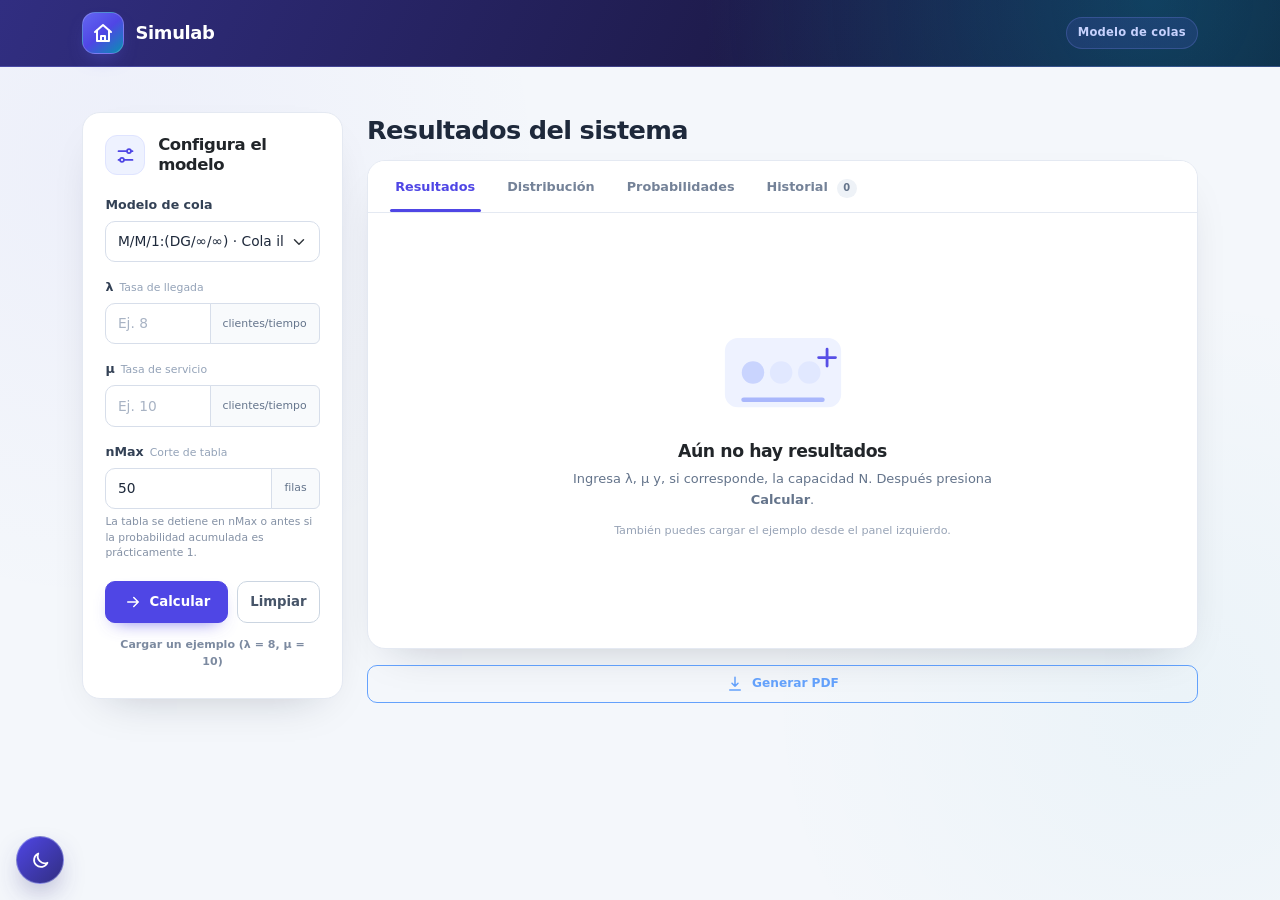
==== frontend/index.html @ 4923a352 "primer commit" ====
<!DOCTYPE html>
<html lang="es">
<head>
  <meta charset="UTF-8">
  <meta name="viewport" content="width=device-width, initial-scale=1">
  <meta name="description" content="Simulab: análisis analítico de modelos de líneas de espera M/M/1 con reportes PDF.">
  <meta name="color-scheme" content="light dark">
  <title>Simulab · Modelo de colas</title>
  <script>
    (() => {
      try {
        const guardado = localStorage.getItem("simulab:tema");
        const tema =
          guardado === "oscuro" || guardado === "claro"
            ? guardado
            : window.matchMedia("(prefers-color-scheme: dark)").matches
              ? "oscuro"
              : "claro";
        document.documentElement.dataset.tema = tema;
        document.documentElement.style.colorScheme =
          tema === "oscuro" ? "dark" : "light";
      } catch {
        document.documentElement.dataset.tema = "claro";
      }
    })();
  </script>
  <link rel="icon" href="favicon.svg" type="image/svg+xml">
  <link rel="stylesheet" href="vendor/bootstrap.min.css">
  <link rel="stylesheet" href="styles.css">
</head>
<body>
  <div class="app-shell">
    <nav class="navbar navbar-expand-lg app-navbar sticky-top" aria-label="Navegación principal">
      <div class="container">
        <a class="navbar-brand" href="/" aria-label="Simulab, inicio">
          <span class="brand-mark" aria-hidden="true">
            <svg viewBox="0 0 24 24" fill="none">
              <path d="M4 11 12 4l8 7" stroke="currentColor" stroke-width="2" stroke-linecap="round" stroke-linejoin="round"/>
              <path d="M6 9.5V20h12V9.5" stroke="currentColor" stroke-width="2" stroke-linecap="round" stroke-linejoin="round"/>
              <path d="M10 20v-5h4v5" stroke="currentColor" stroke-width="2" stroke-linecap="round" stroke-linejoin="round"/>
            </svg>
          </span>
          <span class="brand-copy">
            <strong>Simulab</strong>
          </span>
        </a>
        <div class="d-flex align-items-center gap-2 ms-auto">
          <a class="module-badge module-badge-button" href="/modelos-de-colas">Modelo de colas</a>
        </div>
      </div>
    </nav>

    <main class="container app-main" id="panelResultados">
      <div class="row g-4">
        <div class="col-lg-4 col-xl-3">
          <section class="card app-card config-card" aria-labelledby="tituloConfiguracion">
            <div class="card-body">
              <div class="section-heading">
                <span class="section-icon" aria-hidden="true">
                  <svg viewBox="0 0 24 24" fill="none">
                    <path d="M4 7h10M18 7h2M4 17h2M10 17h10" stroke="currentColor" stroke-width="2" stroke-linecap="round"/>
                    <circle cx="16" cy="7" r="2.2" stroke="currentColor" stroke-width="2"/>
                    <circle cx="8" cy="17" r="2.2" stroke="currentColor" stroke-width="2"/>
                  </svg>
                </span>
                <div>
                  <h2 id="tituloConfiguracion">Configura el modelo</h2>
                </div>
              </div>

              <form id="formCalculo" novalidate>
                <div class="mb-3">
                  <label for="modelo" class="form-label">Modelo de cola</label>
                  <select class="form-select" id="modelo" name="modelo" required>
                    <option value="mm1_infinito">M/M/1:(DG/∞/∞) · Cola ilimitada</option>
                    <option value="mm1_finito">M/M/1:(DG/N/∞) · Capacidad limitada</option>
                  </select>
                </div>

                <div class="row g-3">
                  <div class="col-12">
                    <label for="lambda" class="form-label">λ <span class="label-muted">Tasa de llegada</span></label>
                    <div class="input-group has-validation">
                      <input type="number" class="form-control" id="lambda" name="lambda" min="0.000000001" max="1000000000" step="any" inputmode="decimal" placeholder="Ej. 8" required aria-describedby="sufijoLambda feedbackLambda">
                      <span class="input-group-text" id="sufijoLambda">clientes/tiempo</span>
                      <div class="invalid-feedback" id="feedbackLambda">Ingresa una tasa de llegada mayor que 0.</div>
                    </div>
                  </div>

                  <div class="col-12">
                    <label for="mu" class="form-label">μ <span class="label-muted">Tasa de servicio</span></label>
                    <div class="input-group has-validation">
                      <input type="number" class="form-control" id="mu" name="mu" min="0.000000001" max="1000000000" step="any" inputmode="decimal" placeholder="Ej. 10" required aria-describedby="sufijoMu feedbackMu">
                      <span class="input-group-text" id="sufijoMu">clientes/tiempo</span>
                      <div class="invalid-feedback" id="feedbackMu">Ingresa una tasa de servicio mayor que 0.</div>
                    </div>
                  </div>

                  <div class="col-12" id="grupoN">
                    <label for="N" class="form-label">N <span class="label-muted">Capacidad del sistema</span></label>
                    <div class="input-group has-validation">
                      <input type="number" class="form-control" id="N" name="N" min="1" max="10000" step="1" inputmode="numeric" placeholder="Ej. 5" aria-describedby="sufijoN feedbackN">
                      <span class="input-group-text" id="sufijoN">clientes</span>
                      <div class="invalid-feedback" id="feedbackN">N debe ser un entero positivo.</div>
                    </div>
                    <div class="form-text">Incluye el cliente que está en servicio. La tabla puede terminar antes si la acumulada es prácticamente 1.</div>
                  </div>

                  <div class="col-12" id="grupoNMax">
                    <label for="nMax" class="form-label">nMax <span class="label-muted">Corte de tabla</span></label>
                    <div class="input-group has-validation">
                      <input type="number" class="form-control" id="nMax" name="nMax" min="1" max="10000" step="1" inputmode="numeric" value="50" aria-describedby="sufijoNMax feedbackNMax">
                      <span class="input-group-text" id="sufijoNMax">filas</span>
                      <div class="invalid-feedback" id="feedbackNMax">nMax debe ser un entero entre 1 y 10,000.</div>
                    </div>
                    <div class="form-text">La tabla se detiene en nMax o antes si la probabilidad acumulada es prácticamente 1.</div>
                  </div>
                </div>

                <div id="formError" class="alert alert-danger d-none mt-3" role="alert" aria-live="polite"></div>

                <div class="config-actions">
                  <button type="submit" class="btn btn-primary flex-grow-1" id="btnCalcular">
                    <svg viewBox="0 0 24 24" fill="none" aria-hidden="true">
                      <path d="M5 12h14M13 6l6 6-6 6" stroke="currentColor" stroke-width="2" stroke-linecap="round" stroke-linejoin="round"/>
                    </svg>
                    <span>Calcular</span>
                  </button>
                  <button type="button" class="btn btn-outline-secondary" id="btnLimpiar">
                    Limpiar
                  </button>
                </div>
                <button type="button" class="btn btn-link btn-sm example-link" id="btnEjemplo">
                  Cargar un ejemplo (λ = 8, μ = 10)
                </button>
              </form>
            </div>
          </section>
        </div>

        <div class="col-lg-8 col-xl-9">
          <div class="results-heading">
            <h2>Resultados del sistema</h2>
          </div>

          <div class="card app-card panel-card">
            <div class="card-header panel-tabs-header">
              <ul class="nav nav-tabs app-tabs" id="mainTabs" role="tablist">
                <li class="nav-item" role="presentation">
                  <button class="nav-link active" id="tab-resultados" data-bs-toggle="tab" data-bs-target="#pane-resultados" type="button" role="tab" aria-controls="pane-resultados" aria-selected="true">Resultados</button>
                </li>
                <li class="nav-item" role="presentation">
                  <button class="nav-link" id="tab-distribucion" data-bs-toggle="tab" data-bs-target="#pane-distribucion" type="button" role="tab" aria-controls="pane-distribucion" aria-selected="false">Distribución</button>
                </li>
                <li class="nav-item" role="presentation">
                  <button class="nav-link" id="tab-probabilidades" data-bs-toggle="tab" data-bs-target="#pane-probabilidades" type="button" role="tab" aria-controls="pane-probabilidades" aria-selected="false">Probabilidades</button>
                </li>
                <li class="nav-item" role="presentation">
                  <button class="nav-link" id="tab-historial" data-bs-toggle="tab" data-bs-target="#pane-historial" type="button" role="tab" aria-controls="pane-historial" aria-selected="false">
                    Historial <span class="tab-count" id="historialCount">0</span>
                  </button>
                </li>
              </ul>
            </div>

            <div class="tab-content panel-tab-content" id="mainTabContent">
              <section class="tab-pane fade show active" id="pane-resultados" role="tabpanel" aria-labelledby="tab-resultados" tabindex="0">
                <div class="empty-state" id="estadoVacio">
                  <div class="empty-illustration" aria-hidden="true">
                    <svg viewBox="0 0 160 110" fill="none">
                      <rect x="18" y="18" width="124" height="74" rx="14" fill="#eef2ff"/>
                      <circle cx="48" cy="55" r="12" fill="#c7d2fe"/>
                      <circle cx="78" cy="55" r="12" fill="#e0e7ff"/>
                      <circle cx="108" cy="55" r="12" fill="#e0e7ff"/>
                      <path d="M38 84h84" stroke="#a5b4fc" stroke-width="5" stroke-linecap="round"/>
                      <path d="M127 30v18M118 39h18" stroke="#4f46e5" stroke-width="3" stroke-linecap="round"/>
                    </svg>
                  </div>
                  <h3>Aún no hay resultados</h3>
                  <p>Ingresa λ, μ y, si corresponde, la capacidad N. Después presiona <strong>Calcular</strong>.</p>
                  <span class="empty-hint">También puedes cargar el ejemplo desde el panel izquierdo.</span>
                </div>

                <div id="resultadosContenido" class="d-none">
                  <div class="result-meta">
                    <div class="result-meta-left">
                      <span class="calc-id" id="calculoId">Cálculo #0</span>
                      <span class="meta-separator" aria-hidden="true"></span>
                      <span id="calculoFecha" class="meta-date"></span>
                    </div>
                    <span class="model-badge" id="badgeModelo">M/M/1</span>
                  </div>

                  <div id="advertenciasResultado" class="mb-3" aria-live="polite"></div>

                  <div class="row g-3 metric-grid">
                    <div class="col-6 col-xl-4">
                      <article class="metric-card metric-rho">
                        <div class="metric-top"><span class="metric-symbol">ρ</span><span class="metric-label">Utilización</span></div>
                        <strong class="metric-value" id="kpiRho">—</strong>
                        <span class="metric-caption">Intensidad de tráfico</span>
                      </article>
                    </div>
                    <div class="col-6 col-xl-4">
                      <article class="metric-card metric-p0">
                        <div class="metric-top"><span class="metric-symbol">P₀</span><span class="metric-label">Sistema vacío</span></div>
                        <strong class="metric-value" id="kpiP0">—</strong>
                        <span class="metric-caption">Probabilidad sin clientes</span>
                      </article>
                    </div>
                    <div class="col-6 col-xl-4">
                      <article class="metric-card metric-ls">
                        <div class="metric-top"><span class="metric-symbol">Lₛ</span><span class="metric-label">En el sistema</span></div>
                        <strong class="metric-value" id="kpiLs">—</strong>
                        <span class="metric-caption">Clientes promedio</span>
                      </article>
                    </div>
                    <div class="col-6 col-xl-4">
                      <article class="metric-card metric-lq">
                        <div class="metric-top"><span class="metric-symbol">Lq</span><span class="metric-label">En cola</span></div>
                        <strong class="metric-value" id="kpiLq">—</strong>
                        <span class="metric-caption">Clientes esperando</span>
                      </article>
                    </div>
                    <div class="col-6 col-xl-4">
                      <article class="metric-card metric-ws">
                        <div class="metric-top"><span class="metric-symbol">Wₛ</span><span class="metric-label">Tiempo total</span></div>
                        <strong class="metric-value" id="kpiWs">—</strong>
                        <span class="metric-caption">En el sistema</span>
                      </article>
                    </div>
                    <div class="col-6 col-xl-4">
                      <article class="metric-card metric-wq">
                        <div class="metric-top"><span class="metric-symbol">Wq</span><span class="metric-label">Tiempo en cola</span></div>
                        <strong class="metric-value" id="kpiWq">—</strong>
                        <span class="metric-caption">Antes de ser atendido</span>
                      </article>
                    </div>
                  </div>

                  <div class="row g-3 mt-1 d-none" id="metricasFinitas">
                    <div class="col-6 col-lg-3">
                      <div class="mini-metric">
                        <span>λ efectiva</span>
                        <strong id="kpiLambdaEf">—</strong>
                        <small>llegadas que ingresan</small>
                      </div>
                    </div>
                    <div class="col-6 col-lg-3">
                      <div class="mini-metric">
                        <span>λ perdida</span>
                        <strong id="kpiLambdaPerdida">—</strong>
                        <small>llegadas bloqueadas</small>
                      </div>
                    </div>
                    <div class="col-6 col-lg-3">
                      <div class="mini-metric">
                        <span>pN · Bloqueo</span>
                        <strong id="kpiPN">—</strong>
                        <small>sistema lleno</small>
                      </div>
                    </div>
                    <div class="col-6 col-lg-3">
                      <div class="mini-metric">
                        <span>Utilización real</span>
                        <strong id="kpiUtilizacion">—</strong>
                        <small>servidor ocupado</small>
                      </div>
                    </div>
                  </div>

                  <div class="row g-4 mt-0">
                    <div class="col-xl-7">
                      <div class="subsection-heading">
                        <h3>Detalle del cálculo</h3>
                      </div>
                      <div class="table-responsive rounded-table">
                        <table class="table app-table align-middle mb-0">
                          <caption class="visually-hidden">Métricas calculadas del modelo de línea de espera</caption>
                          <thead>
                            <tr><th scope="col">Métrica</th><th scope="col">Símbolo</th><th scope="col" class="text-end">Valor</th></tr>
                          </thead>
                          <tbody id="tablaResultados"></tbody>
                        </table>
                      </div>
                    </div>
                    <div class="col-xl-5">
                      <div class="insight-card h-100">
                        <div class="insight-icon" aria-hidden="true">
                          <svg viewBox="0 0 24 24" fill="none"><path d="M9 18h6M10 21h4M8 14a6 6 0 1 1 8 0c-.9.7-1.3 1.2-1.4 2H9.4C9.3 15.2 8.9 14.7 8 14Z" stroke="currentColor" stroke-width="2" stroke-linecap="round" stroke-linejoin="round"/></svg>
                        </div>
                        <h3>Lectura del sistema</h3>
                        <ul class="insight-list" id="interpretacion"></ul>
                        <button type="button" class="btn btn-sm btn-outline-primary mt-auto" id="btnIrDistribucion">
                          Ver distribución
                          <svg viewBox="0 0 24 24" fill="none" aria-hidden="true"><path d="M5 12h14M13 6l6 6-6 6" stroke="currentColor" stroke-width="2" stroke-linecap="round" stroke-linejoin="round"/></svg>
                        </button>
                      </div>
                    </div>
                  </div>
                </div>
              </section>

              <section class="tab-pane fade" id="pane-distribucion" role="tabpanel" aria-labelledby="tab-distribucion" tabindex="0">
                <div class="empty-state" id="distribucionVacia">
                  <div class="empty-illustration compact" aria-hidden="true">
                    <svg viewBox="0 0 140 100" fill="none">
                      <path d="M25 76h90M35 76V50m20 26V33m20 43V42m20 34V24" stroke="#a5b4fc" stroke-width="8" stroke-linecap="round"/>
                      <path d="M22 22h96" stroke="#e2e8f0" stroke-width="2" stroke-dasharray="4 5"/>
                    </svg>
                  </div>
                  <h3>Distribución pendiente</h3>
                  <p>Calcula un modelo para visualizar p(n), la probabilidad acumulada y sus gráficas.</p>
                </div>

                <div id="distribucionContenido" class="d-none">
                  <p class="distribution-note d-none" id="distNota"></p>

                  <div class="row g-4">
                    <div class="col-xl-6">
                      <div class="chart-card h-100">
                        <div class="chart-header">
                          <div>
                            <h3>Probabilidad absoluta</h3>
                            <p>p(n) de encontrar exactamente n clientes</p>
                          </div>
                          <span class="chart-symbol">p(n)</span>
                        </div>
                        <div class="chart-wrap">
                          <canvas id="graficaAbsoluta" aria-label="Gráfica de probabilidad absoluta" role="img"></canvas>
                        </div>
                      </div>
                    </div>
                    <div class="col-xl-6">
                      <div class="chart-card h-100">
                        <div class="chart-header">
                          <div>
                            <h3>Probabilidad acumulada</h3>
                            <p>P(X ≤ n) de tener hasta n clientes</p>
                          </div>
                          <span class="chart-symbol">F(n)</span>
                        </div>
                        <div class="chart-wrap">
                          <canvas id="graficaAcumulada" aria-label="Gráfica de probabilidad acumulada" role="img"></canvas>
                        </div>
                      </div>
                    </div>
                  </div>

                  <div class="table-card mt-4">
                    <div class="table-card-header">
                      <h3>Tabla de distribución</h3>
                      <span class="table-count" id="distTablaConteo">0 filas</span>
                    </div>
                    <div class="distribution-table-wrap">
                      <table class="table app-table app-table-compact mb-0">
                        <caption class="visually-hidden">Distribución de probabilidad del número de clientes en el sistema</caption>
                        <thead>
                          <tr>
                            <th scope="col">n</th>
                            <th scope="col" class="text-end">p(n)</th>
                            <th scope="col" class="text-end">P(X ≤ n)</th>
                            <th scope="col" class="d-none d-sm-table-cell">Interpretación</th>
                          </tr>
                        </thead>
                        <tbody id="tablaDistribucion"></tbody>
                      </table>
                    </div>
                  </div>
                </div>
              </section>

              <section class="tab-pane fade" id="pane-probabilidades" role="tabpanel" aria-labelledby="tab-probabilidades" tabindex="0">
                <div class="empty-state" id="probabilidadNoDisponible">
                  <div class="empty-illustration compact" aria-hidden="true">
                    <svg viewBox="0 0 140 100" fill="none">
                      <rect x="28" y="20" width="84" height="62" rx="10" fill="#eef2ff"/>
                      <path d="M40 40h60M40 53h38M40 66h48" stroke="#a5b4fc" stroke-width="5" stroke-linecap="round"/>
                      <circle cx="101" cy="72" r="14" fill="#4f46e5"/>
                      <path d="M95 72h12M101 66v12" stroke="white" stroke-width="3" stroke-linecap="round"/>
                    </svg>
                  </div>
                  <h3>Calculadora de probabilidades</h3>
                  <p>Primero calcula un modelo para habilitar eventos como P(X ≤ k), P(X ≥ k) y rangos.</p>
                </div>

                <div id="probabilidadCalculadora" class="d-none">
                  <div class="probability-context">
                    <span class="context-dot"></span>
                    <span id="contextoProbabilidad">Cálculo vigente</span>
                  </div>
                  <div class="row g-4 mt-0">
                    <div class="col-lg-6">
                      <div class="probability-form-card">
                        <h3>Define el evento</h3>
                        <p class="subsection-copy">La probabilidad se calcula sobre el último modelo resuelto.</p>
                        <form id="formProbabilidad" novalidate>
                          <div class="mb-3">
                            <label for="tipoProbabilidad" class="form-label">Tipo de probabilidad</label>
                            <select class="form-select" id="tipoProbabilidad">
                              <option value="menor_igual">P(X ≤ k)</option>
                              <option value="mayor_igual">P(X ≥ k)</option>
                              <option value="rango">P(a ≤ X ≤ b)</option>
                            </select>
                          </div>
                          <div class="mb-3" id="grupoK">
                            <label for="probK" class="form-label">Valor de k <span class="label-muted">entero</span></label>
                            <input type="number" class="form-control" id="probK" min="0" step="1" inputmode="numeric" placeholder="Ej. 3" aria-describedby="feedbackProbK">
                            <div class="invalid-feedback" id="feedbackProbK">Ingresa un entero válido.</div>
                          </div>
                          <div class="row g-3 d-none" id="grupoRango">
                            <div class="col-6">
                              <label for="probA" class="form-label">a <span class="label-muted">desde</span></label>
                              <input type="number" class="form-control" id="probA" min="0" step="1" inputmode="numeric" placeholder="0" aria-describedby="feedbackProbA">
                              <div class="invalid-feedback" id="feedbackProbA">Valor inválido.</div>
                            </div>
                            <div class="col-6">
                              <label for="probB" class="form-label">b <span class="label-muted">hasta</span></label>
                              <input type="number" class="form-control" id="probB" min="0" step="1" inputmode="numeric" placeholder="5" aria-describedby="feedbackProbB">
                              <div class="invalid-feedback" id="feedbackProbB">Valor inválido.</div>
                            </div>
                          </div>
                          <div id="probabilidadError" class="alert alert-danger d-none mt-3" role="alert"></div>
                          <div class="probability-actions">
                            <button type="submit" class="btn btn-primary" id="btnCalcularProbabilidad">
                              Calcular probabilidad
                            </button>
                            <button type="button" class="btn btn-outline-secondary" id="btnLimpiarProbabilidad">Limpiar</button>
                          </div>
                        </form>
                      </div>
                    </div>
                    <div class="col-lg-6">
                      <div class="probability-result-card h-100">
                        <div class="probability-empty" id="probabilidadVacia">
                          <span class="probability-empty-icon" aria-hidden="true">P</span>
                          <h3>Tu resultado aparecerá aquí</h3>
                          <p>Selecciona un evento y calcula. El resultado también se incluirá en el PDF.</p>
                        </div>
                        <div class="probability-result d-none" id="probabilidadResultado" aria-live="polite">
                          <span class="result-event" id="probDescripcion">P(X ≤ 0)</span>
                          <strong class="result-number" id="probValor">0.000000</strong>
                          <span class="result-percent" id="probPorcentaje">0.0000 %</span>
                          <div class="result-formula" id="probFormula"></div>
                          <p class="result-context" id="probDetalle"></p>
                        </div>
                      </div>
                    </div>
                  </div>
                </div>
              </section>

              <section class="tab-pane fade" id="pane-historial" role="tabpanel" aria-labelledby="tab-historial" tabindex="0">
                <div class="history-header">
                  <div>
                    <h3>Cálculos recientes</h3>
                    <p id="historialInfo">Los resultados se guardan automáticamente en SQLite.</p>
                  </div>
                  <button type="button" class="btn btn-sm btn-outline-secondary" id="btnRefrescarHistorial">
                    <svg viewBox="0 0 24 24" fill="none" aria-hidden="true"><path d="M20 7v5h-5M4 17v-5h5M6.1 9a7 7 0 0 1 11.4-2L20 12M4 12l2.5 5a7 7 0 0 0 11.4-2" stroke="currentColor" stroke-width="2" stroke-linecap="round" stroke-linejoin="round"/></svg>
                    Actualizar
                  </button>
                </div>

                <div id="historialCargando" class="history-loading d-none" aria-live="polite">
                  <span class="spinner-border spinner-border-sm" aria-hidden="true"></span>
                  Cargando historial…
                </div>
                <div id="historialVacio" class="empty-state compact d-none">
                  <div class="empty-illustration compact" aria-hidden="true">
                    <svg viewBox="0 0 140 100" fill="none">
                      <rect x="32" y="22" width="76" height="58" rx="9" fill="#eef2ff"/>
                      <path d="M45 40h50M45 53h42M45 66h30" stroke="#a5b4fc" stroke-width="5" stroke-linecap="round"/>
                    </svg>
                  </div>
                  <h3>Sin cálculos guardados</h3>
                  <p>Ejecuta tu primer cálculo para verlo en el historial.</p>
                </div>
                <div class="table-responsive rounded-table d-none" id="historialTablaWrap">
                  <table class="table app-table history-table align-middle mb-0">
                    <caption class="visually-hidden">Historial de cálculos guardados</caption>
                    <thead>
                      <tr>
                        <th scope="col">Fecha</th>
                        <th scope="col">Modelo</th>
                        <th scope="col" class="text-end">λ</th>
                        <th scope="col" class="text-end">μ</th>
                        <th scope="col" class="text-end">N</th>
                        <th scope="col" class="text-end">ρ</th>
                        <th scope="col" class="text-end">Lq</th>
                        <th scope="col" class="text-end">Acciones</th>
                      </tr>
                    </thead>
                    <tbody id="tablaHistorial"></tbody>
                  </table>
                </div>
                <div class="history-pagination d-none" id="historialPaginacion">
                  <button type="button" class="btn btn-sm btn-outline-secondary" id="btnHistorialAnterior">
                    Anterior
                  </button>
                  <span class="history-page-label" id="historialPagina">Página 1 de 1</span>
                  <button type="button" class="btn btn-sm btn-outline-secondary" id="btnHistorialSiguiente">
                    Siguiente
                  </button>
                </div>
                <div class="history-footer-note" id="historialPie"></div>
              </section>
            </div>
          </div>

          <div class="report-actions">
            <button type="button" class="btn btn-outline-primary" id="btnPDF" disabled>
              <svg viewBox="0 0 24 24" fill="none" aria-hidden="true">
                <path d="M12 3v12m0 0 4-4m-4 4-4-4M5 20h14" stroke="currentColor" stroke-width="2" stroke-linecap="round" stroke-linejoin="round"/>
              </svg>
              <span>Generar PDF</span>
            </button>
          </div>
        </div>
      </div>
    </main>
  </div>

  <div class="toast-container position-fixed bottom-0 end-0 p-3" id="toastContainer" aria-live="polite" aria-atomic="true"></div>

  <button class="theme-toggle" type="button" data-tema-toggle aria-label="Activar tema oscuro" aria-pressed="false" title="Cambiar a tema oscuro">
    <span class="theme-toggle-icon theme-toggle-sun" aria-hidden="true">
      <svg viewBox="0 0 24 24" fill="none">
        <circle cx="12" cy="12" r="4" stroke="currentColor" stroke-width="2"/>
        <path d="M12 2v2M12 20v2M4.93 4.93l1.41 1.41M17.66 17.66l1.41 1.41M2 12h2M20 12h2M4.93 19.07l1.41-1.41M17.66 6.34l1.41-1.41" stroke="currentColor" stroke-width="2" stroke-linecap="round"/>
      </svg>
    </span>
    <span class="theme-toggle-icon theme-toggle-moon" aria-hidden="true">
      <svg viewBox="0 0 24 24" fill="none">
        <path d="M20 14.5A8 8 0 0 1 9.5 4a8 8 0 1 0 10.5 10.5Z" stroke="currentColor" stroke-width="2" stroke-linejoin="round"/>
      </svg>
    </span>
  </button>

  <script src="vendor/bootstrap.bundle.min.js"></script>
  <script src="vendor/chart.umd.min.js"></script>
  <script src="vendor/jspdf.umd.min.js"></script>
  <script src="vendor/jspdf.plugin.autotable.min.js"></script>
  <script src="theme.js"></script>
  <script src="app.js"></script>
</body>
</html>
---- frontend/styles.css ----
/* ==========================================================================
   Simulab · Hoja de estilos principal
   ========================================================================== */

:root {
  --ql-ink: #0b1220;
  --ql-navy: #0f172a;
  --ql-text: #1e293b;
  --ql-muted: #64748b;
  --ql-muted-2: #94a3b8;
  --ql-border: #e4e9f2;
  --ql-bg: #f4f7fb;
  --ql-surface: #ffffff;
  --ql-primary: #4f46e5;
  --ql-primary-dark: #3730a3;
  --ql-primary-soft: #eef2ff;
  --ql-cyan: #0891b2;
  --ql-teal: #0d9488;
  --ql-amber: #d97706;
  --ql-rose: #db2777;
  --ql-violet: #7c3aed;
  --ql-danger: #dc2626;
  --ql-success: #059669;
  --ql-radius: 18px;
  --ql-radius-sm: 12px;
  --ql-shadow: 0 18px 45px -26px rgba(15, 23, 42, 0.28);
  --ql-shadow-lg: 0 30px 70px -34px rgba(15, 23, 42, 0.34);
  --ql-font: "Segoe UI Variable Text", "Segoe UI", system-ui, -apple-system, BlinkMacSystemFont, "Helvetica Neue", Arial, sans-serif;
  --ql-font-display: "Segoe UI Variable Display", "Segoe UI", system-ui, -apple-system, sans-serif;
}

* {
  box-sizing: border-box;
}

html {
  scroll-behavior: smooth;
}

body {
  margin: 0;
  min-height: 100vh;
  color: var(--ql-text);
  background:
    radial-gradient(circle at 8% 18%, rgba(79, 70, 229, 0.045), transparent 28rem),
    radial-gradient(circle at 92% 78%, rgba(8, 145, 178, 0.04), transparent 26rem),
    var(--ql-bg);
  font-family: var(--ql-font);
  -webkit-font-smoothing: antialiased;
  text-rendering: optimizeLegibility;
}

::selection {
  background: rgba(79, 70, 229, 0.18);
}

a {
  color: var(--ql-primary);
}

:focus-visible {
  outline: 3px solid rgba(79, 70, 229, 0.35);
  outline-offset: 2px;
}

h1, h2, h3, h4 {
  font-family: var(--ql-font-display);
  letter-spacing: -0.025em;
}

.btn {
  --bs-btn-font-weight: 600;
  --bs-btn-border-radius: 10px;
  display: inline-flex;
  align-items: center;
  justify-content: center;
  gap: 0.5rem;
  transition: transform 160ms ease, box-shadow 160ms ease, background-color 160ms ease, border-color 160ms ease;
}

.btn svg {
  width: 18px;
  height: 18px;
  flex: 0 0 auto;
}

.btn:active {
  transform: translateY(1px);
}

.btn-primary {
  --bs-btn-bg: var(--ql-primary);
  --bs-btn-border-color: var(--ql-primary);
  --bs-btn-hover-bg: var(--ql-primary-dark);
  --bs-btn-hover-border-color: var(--ql-primary-dark);
  --bs-btn-active-bg: #312e81;
  --bs-btn-active-border-color: #312e81;
  --bs-btn-disabled-bg: #a5b4fc;
  --bs-btn-disabled-border-color: #a5b4fc;
  box-shadow: 0 8px 18px -10px rgba(79, 70, 229, 0.78);
}

.btn-outline-primary {
  --bs-btn-color: var(--ql-primary);
  --bs-btn-border-color: #c7d2fe;
  --bs-btn-hover-bg: var(--ql-primary-soft);
  --bs-btn-hover-border-color: var(--ql-primary);
  --bs-btn-hover-color: var(--ql-primary-dark);
  --bs-btn-active-bg: var(--ql-primary-soft);
  --bs-btn-active-border-color: var(--ql-primary);
  --bs-btn-active-color: var(--ql-primary-dark);
  background: #fff;
}

.btn-outline-secondary {
  --bs-btn-color: #475569;
  --bs-btn-border-color: #cbd5e1;
  --bs-btn-hover-bg: #f1f5f9;
  --bs-btn-hover-border-color: #94a3b8;
  --bs-btn-hover-color: #0f172a;
  --bs-btn-active-bg: #e2e8f0;
  --bs-btn-active-border-color: #94a3b8;
  background: #fff;
}

.btn:disabled,
.btn.disabled {
  opacity: 0.62;
  box-shadow: none;
  cursor: not-allowed;
}

/* --------------------------------------------------------------------------
   Navegación
   -------------------------------------------------------------------------- */

.app-navbar {
  z-index: 1035;
  padding: 0.75rem 0;
  color: #fff;
  background:
    radial-gradient(circle at 90% 0%, rgba(8, 145, 178, 0.32), transparent 28rem),
    linear-gradient(115deg, #312e81 0%, #1e1b4b 58%, #111a33 100%);
  border-bottom: 1px solid rgba(129, 140, 248, 0.3);
}

.navbar-brand {
  display: inline-flex;
  align-items: center;
  gap: 0.72rem;
  margin: 0;
  padding: 0;
  color: #fff;
}

.navbar-brand:hover,
.navbar-brand:focus {
  color: #fff;
}

.brand-mark {
  display: grid;
  place-items: center;
  width: 42px;
  height: 42px;
  color: #fff;
  background: linear-gradient(140deg, #6366f1 0%, #4f46e5 50%, #0891b2 100%);
  border: 1px solid rgba(255, 255, 255, 0.2);
  border-radius: 13px;
  box-shadow: 0 9px 22px -12px rgba(99, 102, 241, 0.9);
}

.brand-mark svg {
  width: 24px;
  height: 24px;
}

.brand-copy {
  display: flex;
  flex-direction: column;
  line-height: 1.1;
}

.brand-copy strong {
  font-family: var(--ql-font-display);
  font-size: 1.12rem;
  font-weight: 700;
  letter-spacing: -0.02em;
}

.brand-copy small {
  margin-top: 0.2rem;
  color: #94a3b8;
  font-size: 0.67rem;
  font-weight: 600;
  letter-spacing: 0.105em;
  text-transform: uppercase;
}

.module-badge {
  display: inline-flex;
  align-items: center;
  padding: 0.38rem 0.7rem;
  color: #c7d2fe;
  background: rgba(99, 102, 241, 0.14);
  border: 1px solid rgba(129, 140, 248, 0.24);
  border-radius: 999px;
  font-size: 0.72rem;
  font-weight: 650;
  letter-spacing: 0.02em;
  white-space: nowrap;
}

.module-badge-button {
  text-decoration: none;
  transition: color 140ms ease, background 140ms ease, border-color 140ms ease;
}

.module-badge-button:hover,
.module-badge-button:focus-visible {
  color: #fff;
  background: rgba(99, 102, 241, 0.28);
  border-color: rgba(129, 140, 248, 0.5);
}

.btn-nav {
  padding: 0.38rem 0.8rem;
  color: #e2e8f0;
  background: rgba(255, 255, 255, 0.06);
  border: 1px solid rgba(255, 255, 255, 0.12);
  border-radius: 9px;
  font-size: 0.78rem;
  font-weight: 600;
  text-decoration: none;
}

.btn-nav:hover {
  color: #fff;
  background: rgba(255, 255, 255, 0.12);
}

/* --------------------------------------------------------------------------
   Estructura principal
   -------------------------------------------------------------------------- */

.app-main {
  position: relative;
  z-index: 2;
  padding-top: 2.8rem;
  padding-bottom: 2.5rem;
}

/* --------------------------------------------------------------------------
   Portada
   -------------------------------------------------------------------------- */

.home-main {
  padding-top: 3.4rem;
}

.home-hero {
  max-width: 680px;
  margin: 0 auto 2.6rem;
  text-align: center;
}

.home-hero h1 {
  margin: 0 0 0.75rem;
  color: var(--ql-ink);
  font-family: var(--ql-font-display);
  font-size: clamp(2rem, 4.5vw, 2.9rem);
  font-weight: 750;
  letter-spacing: -0.035em;
  line-height: 1.08;
}

.home-lead {
  max-width: 560px;
  margin: 0 auto;
  color: var(--ql-muted);
  font-size: 0.92rem;
  line-height: 1.65;
}

.home-modules {
  align-items: stretch;
}

.home-module-card {
  display: flex;
  flex-direction: column;
  height: 100%;
  padding: 1.5rem;
  transition: transform 160ms ease, box-shadow 160ms ease, border-color 160ms ease;
}

.home-module-card-active:hover {
  transform: translateY(-2px);
  border-color: #c7d2fe;
  box-shadow: var(--ql-shadow-lg);
}

.home-module-icon {
  display: grid;
  place-items: center;
  width: 46px;
  height: 46px;
  margin-bottom: 1.1rem;
  color: var(--ql-primary);
  background: var(--ql-primary-soft);
  border: 1px solid #dfe4ff;
  border-radius: 13px;
}

.home-module-icon svg {
  width: 23px;
  height: 23px;
}

.home-module-status {
  align-self: flex-start;
  margin-bottom: 0.55rem;
  padding: 0.24rem 0.55rem;
  color: #64748b;
  background: #f1f5f9;
  border: 1px solid #e2e8f0;
  border-radius: 999px;
  font-size: 0.62rem;
  font-weight: 700;
  letter-spacing: 0.05em;
  text-transform: uppercase;
}

.home-module-status.is-available {
  color: #047857;
  background: #ecfdf5;
  border-color: #a7f3d0;
}

.home-module-card h2 {
  margin: 0 0 0.5rem;
  font-size: 1.15rem;
  font-weight: 700;
}

.home-module-card p {
  margin: 0 0 1.4rem;
  color: var(--ql-muted);
  font-size: 0.81rem;
  line-height: 1.6;
}

.home-module-card .btn {
  margin-top: auto;
  min-height: 42px;
  font-size: 0.82rem;
}

.home-module-card-disabled {
  background: #fcfdff;
  border-style: dashed;
}

.home-module-card-disabled .home-module-icon {
  color: #94a3b8;
  background: #f8fafc;
  border-color: #e2e8f0;
}

.home-module-card-disabled h2 {
  color: #475569;
}

.home-module-card-disabled p {
  color: #8491a5;
}

.app-card {
  background: var(--ql-surface);
  border: 1px solid var(--ql-border);
  border-radius: var(--ql-radius);
  box-shadow: var(--ql-shadow);
}

.config-card {
  position: sticky;
  top: 90px;
  overflow: hidden;
}

.config-card .card-body {
  padding: 1.4rem;
}

.section-heading {
  display: flex;
  align-items: center;
  gap: 0.8rem;
  margin-bottom: 1.3rem;
}

.section-icon {
  display: grid;
  flex: 0 0 auto;
  place-items: center;
  width: 40px;
  height: 40px;
  color: var(--ql-primary);
  background: var(--ql-primary-soft);
  border: 1px solid #dfe4ff;
  border-radius: 12px;
}

.section-icon svg {
  width: 21px;
  height: 21px;
}

.section-heading h2 {
  margin: 0;
  font-size: 1.03rem;
  font-weight: 700;
}

.section-heading p {
  margin: 0;
  color: var(--ql-muted);
  font-size: 0.77rem;
  line-height: 1.45;
}

.form-label {
  display: flex;
  align-items: baseline;
  gap: 0.38rem;
  margin-bottom: 0.38rem;
  color: #334155;
  font-size: 0.79rem;
  font-weight: 650;
}

.label-muted {
  color: var(--ql-muted-2);
  font-size: 0.68rem;
  font-weight: 500;
}

.form-control,
.form-select {
  color: var(--ql-text);
  border-color: #d7deea;
  border-radius: 10px;
  font-size: 0.86rem;
  box-shadow: none;
}

.form-control {
  padding: 0.58rem 0.72rem;
}

.form-select {
  padding: 0.58rem 2.1rem 0.58rem 0.72rem;
}

.form-control::placeholder {
  color: #a8b3c4;
}

.form-control:focus,
.form-select:focus {
  border-color: #818cf8;
  box-shadow: 0 0 0 0.22rem rgba(79, 70, 229, 0.12);
}

.input-group-text {
  color: #64748b;
  background: #f8fafc;
  border-color: #d7deea;
  font-size: 0.68rem;
  white-space: nowrap;
}

.form-text {
  margin-top: 0.33rem;
  color: #8491a5;
  font-size: 0.67rem;
  line-height: 1.45;
}

.form-control.is-invalid,
.form-select.is-invalid {
  background-image: none;
  border-color: #ef4444;
}

.form-control.is-invalid:focus,
.form-select.is-invalid:focus {
  box-shadow: 0 0 0 0.22rem rgba(220, 38, 38, 0.1);
}

.invalid-feedback {
  font-size: 0.69rem;
}

.config-actions {
  display: flex;
  gap: 0.55rem;
  margin-top: 1.25rem;
}

.config-actions .btn {
  min-height: 42px;
  font-size: 0.83rem;
}

.example-link {
  width: 100%;
  margin-top: 0.6rem;
  padding: 0.25rem;
  color: #7c8aa0;
  font-size: 0.69rem;
  font-weight: 550;
  text-decoration: none;
}

.example-link:hover {
  color: var(--ql-primary);
  text-decoration: underline;
}

.context-dot {
  width: 6px;
  height: 6px;
  flex: 0 0 auto;
  background: #10b981;
  border-radius: 50%;
  box-shadow: 0 0 0 3px rgba(16, 185, 129, 0.12);
}

/* --------------------------------------------------------------------------
   Encabezado de resultados y pestañas
   -------------------------------------------------------------------------- */

.results-heading {
  margin: 0.2rem 0 0.9rem;
}

.results-heading h2 {
  margin: 0;
  font-size: clamp(1.35rem, 2vw, 1.65rem);
  font-weight: 720;
}

.report-actions {
  margin: 1rem 0 0;
}

.report-actions .btn {
  width: 100%;
  min-height: 38px;
  padding: 0.48rem 0.78rem;
  font-size: 0.76rem;
}

.panel-card {
  overflow: hidden;
}

.panel-tabs-header {
  padding: 0 0.75rem;
  background: #fff;
  border-bottom: 1px solid var(--ql-border);
}

.app-tabs {
  flex-wrap: nowrap;
  gap: 0.1rem;
  overflow-x: auto;
  border-bottom: 0;
  scrollbar-width: none;
}

.app-tabs::-webkit-scrollbar {
  display: none;
}

.app-tabs .nav-link {
  position: relative;
  padding: 1rem 0.95rem 0.92rem;
  color: #748298;
  background: transparent;
  border: 0;
  border-radius: 0;
  font-size: 0.8rem;
  font-weight: 600;
  white-space: nowrap;
}

.app-tabs .nav-link::after {
  position: absolute;
  right: 0.6rem;
  bottom: -1px;
  left: 0.6rem;
  height: 2.5px;
  content: "";
  background: transparent;
  border-radius: 999px;
}

.app-tabs .nav-link:hover {
  color: var(--ql-primary);
}

.app-tabs .nav-link.active {
  color: var(--ql-primary);
  background: transparent;
}

.app-tabs .nav-link.active::after {
  background: var(--ql-primary);
}

.tab-count {
  display: inline-flex;
  align-items: center;
  justify-content: center;
  min-width: 20px;
  height: 19px;
  margin-left: 0.28rem;
  padding: 0 0.35rem;
  color: #64748b;
  background: #eef2f7;
  border-radius: 999px;
  font-size: 0.62rem;
  font-weight: 700;
}

.app-tabs .nav-link.active .tab-count {
  color: var(--ql-primary-dark);
  background: var(--ql-primary-soft);
}

.panel-tab-content {
  padding: 1.4rem;
}

/* --------------------------------------------------------------------------
   Estado vacío y metadatos
   -------------------------------------------------------------------------- */

.empty-state {
  display: flex;
  flex-direction: column;
  align-items: center;
  justify-content: center;
  min-height: 390px;
  padding: 3rem 1.5rem;
  text-align: center;
}

.empty-state.compact {
  min-height: 290px;
  padding: 2.25rem 1.25rem;
}

.empty-illustration {
  width: 150px;
  margin-bottom: 1.1rem;
  opacity: 0.95;
}

.empty-illustration.compact {
  width: 125px;
}

.empty-illustration svg {
  display: block;
  width: 100%;
  height: auto;
}

.empty-state h3 {
  margin: 0 0 0.45rem;
  font-size: 1.08rem;
  font-weight: 700;
}

.empty-state p {
  max-width: 430px;
  margin: 0;
  color: var(--ql-muted);
  font-size: 0.81rem;
  line-height: 1.6;
}

.empty-hint {
  margin-top: 0.75rem;
  color: #97a3b6;
  font-size: 0.7rem;
}

.result-meta {
  display: flex;
  flex-wrap: wrap;
  align-items: center;
  justify-content: space-between;
  gap: 0.6rem;
  margin-bottom: 1rem;
}

.result-meta-left {
  display: flex;
  flex-wrap: wrap;
  align-items: center;
  gap: 0.62rem;
}

.calc-id {
  display: inline-flex;
  padding: 0.27rem 0.56rem;
  color: var(--ql-primary-dark);
  background: var(--ql-primary-soft);
  border: 1px solid #e0e5ff;
  border-radius: 999px;
  font-size: 0.67rem;
  font-weight: 700;
}

.meta-separator {
  width: 3px;
  height: 3px;
  background: #cbd5e1;
  border-radius: 50%;
}

.meta-date {
  color: #7c8aa0;
  font-size: 0.7rem;
}

.model-badge {
  display: inline-flex;
  padding: 0.3rem 0.62rem;
  color: #0f766e;
  background: #ecfdf5;
  border: 1px solid #ccfbf1;
  border-radius: 999px;
  font-family: var(--ql-font);
  font-size: 0.67rem;
  font-weight: 650;
}

#resultadosContenido {
  animation: fade-up 330ms ease both;
}

@keyframes fade-up {
  from {
    opacity: 0;
    transform: translateY(7px);
  }
  to {
    opacity: 1;
    transform: translateY(0);
  }
}

/* --------------------------------------------------------------------------
   Tarjetas de métricas
   -------------------------------------------------------------------------- */

.metric-grid {
  --bs-gutter-y: 0.85rem;
}

.metric-card {
  --metric-color: var(--ql-primary);
  --metric-soft: var(--ql-primary-soft);
  position: relative;
  display: flex;
  flex-direction: column;
  height: 100%;
  min-height: 130px;
  padding: 1rem;
  overflow: hidden;
  background:
    radial-gradient(circle at 100% 0, var(--metric-soft), transparent 62%),
    #fff;
  border: 1px solid var(--ql-border);
  border-radius: 15px;
  transition: transform 180ms ease, box-shadow 180ms ease, border-color 180ms ease;
}

.metric-card::before {
  position: absolute;
  top: 0;
  right: 0;
  left: 0;
  height: 2px;
  content: "";
  background: linear-gradient(90deg, var(--metric-color), transparent 88%);
  opacity: 0.75;
}

.metric-card:hover {
  border-color: color-mix(in srgb, var(--metric-color) 24%, var(--ql-border));
  box-shadow: 0 16px 32px -24px color-mix(in srgb, var(--metric-color) 45%, transparent);
  transform: translateY(-2px);
}

.metric-rho { --metric-color: var(--ql-primary); --metric-soft: #eef2ff; }
.metric-p0 { --metric-color: var(--ql-cyan); --metric-soft: #ecfeff; }
.metric-ls { --metric-color: var(--ql-violet); --metric-soft: #f5f3ff; }
.metric-lq { --metric-color: var(--ql-rose); --metric-soft: #fdf2f8; }
.metric-ws { --metric-color: var(--ql-teal); --metric-soft: #f0fdfa; }
.metric-wq { --metric-color: var(--ql-amber); --metric-soft: #fffbeb; }

.metric-top {
  display: flex;
  align-items: flex-start;
  gap: 0.45rem;
  margin-bottom: 0.55rem;
}

.metric-symbol {
  display: grid;
  place-items: center;
  min-width: 30px;
  height: 30px;
  padding: 0 0.36rem;
  color: var(--metric-color);
  background: var(--metric-soft);
  border-radius: 9px;
  font-family: "Cambria Math", Georgia, serif;
  font-size: 0.9rem;
  font-weight: 700;
}

.metric-label {
  color: #64748b;
  font-size: 0.68rem;
  font-weight: 600;
  line-height: 1.18;
  overflow-wrap: anywhere;
}

.metric-value {
  color: #0f172a;
  font-family: var(--ql-font-display);
  font-size: clamp(1.18rem, 1.72vw, 1.58rem);
  font-variant-numeric: tabular-nums;
  font-weight: 720;
  letter-spacing: -0.035em;
  line-height: 1.15;
  overflow-wrap: anywhere;
}

.metric-caption {
  margin-top: auto;
  padding-top: 0.48rem;
  color: #94a3b8;
  font-size: 0.63rem;
}

#metricasFinitas {
  margin-top: 0.15rem;
}

.mini-metric {
  height: 100%;
  padding: 0.78rem 0.9rem;
  background: #f8fafc;
  border: 1px solid var(--ql-border);
  border-radius: 12px;
}

.mini-metric > span {
  display: block;
  margin-bottom: 0.23rem;
  color: #64748b;
  font-size: 0.66rem;
  font-weight: 650;
}

.mini-metric strong {
  display: block;
  overflow-wrap: anywhere;
  color: #0f172a;
  font-size: 0.98rem;
  font-variant-numeric: tabular-nums;
  font-weight: 700;
  letter-spacing: -0.02em;
}

.mini-metric small {
  display: block;
  margin-top: 0.16rem;
  color: #94a3b8;
  font-size: 0.6rem;
}

/* --------------------------------------------------------------------------
   Detalle, tablas e interpretación
   -------------------------------------------------------------------------- */

.subsection-heading {
  display: flex;
  align-items: baseline;
  justify-content: space-between;
  gap: 1rem;
  margin: 0.3rem 0 0.7rem;
}

.subsection-heading h3,
.table-card-header h3,
.chart-header h3,
.history-header h3,
.probability-form-card h3,
.probability-empty h3 {
  margin: 0;
  color: #172033;
  font-size: 0.9rem;
  font-weight: 700;
}

.rounded-table {
  overflow: hidden;
  border: 1px solid var(--ql-border);
  border-radius: 12px;
}

.app-table {
  --bs-table-bg: transparent;
  margin: 0;
  color: #334155;
  font-size: 0.78rem;
  font-variant-numeric: tabular-nums;
}

.app-table thead th {
  padding: 0.62rem 0.75rem;
  color: #718096;
  background: #f8fafc;
  border-bottom: 1px solid var(--ql-border);
  font-size: 0.65rem;
  font-weight: 700;
  letter-spacing: 0.05em;
  text-transform: uppercase;
  white-space: nowrap;
}

.app-table tbody td {
  padding: 0.64rem 0.75rem;
  border-color: #eff3f8;
}

.app-table tbody tr:last-child td {
  border-bottom: 0;
}

.app-table tbody tr:hover td {
  background: #fafbfe;
}

.app-table .metric-name {
  font-weight: 600;
}

.app-table .metric-symbol-cell {
  width: 70px;
  color: var(--ql-primary);
  font-family: "Cambria Math", Georgia, serif;
  font-weight: 650;
}

.app-table .value-cell {
  font-weight: 650;
  color: #1e293b;
}

.insight-card {
  display: flex;
  flex-direction: column;
  padding: 1.2rem;
  color: #dbe5f2;
  background:
    radial-gradient(circle at 100% 0, rgba(34, 211, 238, 0.13), transparent 58%),
    linear-gradient(145deg, #111c31 0%, #15243c 100%);
  border: 1px solid #223250;
  border-radius: 15px;
}

.insight-icon {
  display: grid;
  place-items: center;
  width: 34px;
  height: 34px;
  margin-bottom: 0.7rem;
  color: #a5f3fc;
  background: rgba(34, 211, 238, 0.1);
  border: 1px solid rgba(34, 211, 238, 0.18);
  border-radius: 10px;
}

.insight-icon svg {
  width: 19px;
  height: 19px;
}

.insight-card h3 {
  margin: 0 0 0.6rem;
  color: #f8fafc;
  font-size: 0.9rem;
  font-weight: 700;
}

.insight-list {
  display: flex;
  flex-direction: column;
  gap: 0.65rem;
  margin: 0 0 1rem;
  padding: 0;
  list-style: none;
}

.insight-list li {
  position: relative;
  padding-left: 1rem;
  color: #b3c1d6;
  font-size: 0.71rem;
  line-height: 1.55;
}

.insight-list li::before {
  position: absolute;
  top: 0.48rem;
  left: 0;
  width: 5px;
  height: 5px;
  content: "";
  background: #22d3ee;
  border-radius: 50%;
  box-shadow: 0 0 0 3px rgba(34, 211, 238, 0.09);
}

.insight-list strong {
  color: #f1f5f9;
  font-weight: 650;
}

.insight-card .btn {
  align-self: flex-start;
  color: #c7d2fe;
  background: rgba(255, 255, 255, 0.04);
  border-color: rgba(199, 210, 254, 0.24);
  font-size: 0.7rem;
}

.insight-card .btn:hover {
  color: #0f172a;
  background: #e0e7ff;
  border-color: #e0e7ff;
}

.alert {
  border-radius: 11px;
  font-size: 0.76rem;
  line-height: 1.55;
}

.alert-warning {
  color: #854d0e;
  background: #fffbeb;
  border-color: #fde68a;
}

/* --------------------------------------------------------------------------
   Distribución y gráficas
   -------------------------------------------------------------------------- */

.distribution-note {
  margin: 0 0 1.2rem;
  color: #8491a5;
  font-size: 0.67rem;
  line-height: 1.45;
}

.chart-card {
  padding: 1rem;
  background: #fff;
  border: 1px solid var(--ql-border);
  border-radius: 15px;
}

.chart-header {
  display: flex;
  align-items: flex-start;
  justify-content: space-between;
  gap: 0.7rem;
  margin-bottom: 0.8rem;
}

.chart-header p,
.table-card-header p,
.history-header p,
.subsection-copy {
  margin: 0.18rem 0 0;
  color: #8491a5;
  font-size: 0.67rem;
  line-height: 1.45;
}

.chart-symbol {
  display: inline-flex;
  padding: 0.25rem 0.48rem;
  color: var(--ql-primary);
  background: var(--ql-primary-soft);
  border-radius: 7px;
  font-family: "Cambria Math", Georgia, serif;
  font-size: 0.7rem;
  font-weight: 700;
  white-space: nowrap;
}

.chart-wrap {
  position: relative;
  height: 290px;
}

.table-card {
  overflow: hidden;
  background: #fff;
  border: 1px solid var(--ql-border);
  border-radius: 15px;
}

.table-card-header {
  display: flex;
  align-items: flex-start;
  justify-content: space-between;
  gap: 1rem;
  padding: 0.95rem 1rem;
  border-bottom: 1px solid var(--ql-border);
}

.table-count {
  padding: 0.25rem 0.5rem;
  color: #64748b;
  background: #f1f5f9;
  border-radius: 999px;
  font-size: 0.63rem;
  font-weight: 650;
  white-space: nowrap;
}

.distribution-table-wrap {
  max-height: 440px;
  overflow: auto;
  scrollbar-width: thin;
}

.distribution-table-wrap thead {
  position: sticky;
  top: 0;
  z-index: 2;
}

.distribution-table-wrap thead th {
  text-transform: none;
}

.app-table-compact {
  font-size: 0.74rem;
}

.app-table-compact thead th,
.app-table-compact tbody td {
  padding: 0.52rem 0.8rem;
}

.distribution-table-wrap tbody tr.is-highlight td {
  background: #f5f7ff;
}

.p-value {
  color: var(--ql-primary-dark);
  font-weight: 650;
}

.row-meaning {
  max-width: 320px;
  color: #8491a5;
  font-size: 0.68rem;
}

/* --------------------------------------------------------------------------
   Calculadora de probabilidades
   -------------------------------------------------------------------------- */

.probability-context {
  display: flex;
  align-items: center;
  gap: 0.5rem;
  margin-bottom: 1rem;
  padding: 0.62rem 0.8rem;
  color: #475569;
  background: #f8fafc;
  border: 1px solid var(--ql-border);
  border-radius: 10px;
  font-size: 0.7rem;
}

.probability-form-card {
  padding: 1.15rem;
  background: #fff;
  border: 1px solid var(--ql-border);
  border-radius: 15px;
}

.probability-form-card .subsection-copy {
  margin-bottom: 1rem;
}

.probability-actions {
  display: flex;
  flex-wrap: wrap;
  gap: 0.5rem;
  margin-top: 1.05rem;
}

.probability-actions .btn {
  font-size: 0.77rem;
}

.probability-result-card {
  display: flex;
  min-height: 320px;
  padding: 1.2rem;
  background:
    radial-gradient(circle at 100% 0, rgba(99, 102, 241, 0.13), transparent 55%),
    linear-gradient(145deg, #f7f9ff 0%, #eef2ff 100%);
  border: 1px solid #dfe4ff;
  border-radius: 15px;
}

.probability-empty {
  display: flex;
  flex-direction: column;
  align-items: center;
  justify-content: center;
  width: 100%;
  padding: 1.4rem;
  text-align: center;
}

.probability-empty-icon {
  display: grid;
  place-items: center;
  width: 58px;
  height: 58px;
  margin-bottom: 0.9rem;
  color: var(--ql-primary);
  background: #fff;
  border: 1px solid #dfe4ff;
  border-radius: 17px;
  box-shadow: 0 12px 30px -20px rgba(79, 70, 229, 0.55);
  font-family: "Cambria Math", Georgia, serif;
  font-size: 1.45rem;
  font-weight: 700;
}

.probability-empty p {
  max-width: 290px;
  margin: 0.35rem 0 0;
  color: #78879c;
  font-size: 0.75rem;
  line-height: 1.55;
}

.probability-result {
  display: flex;
  flex-direction: column;
  justify-content: center;
  width: 100%;
  padding: 1rem;
  animation: fade-up 300ms ease both;
}

.result-event {
  margin-bottom: 0.3rem;
  color: var(--ql-primary-dark);
  font-size: 0.8rem;
  font-weight: 700;
}

.result-number {
  color: #1e1b4b;
  font-family: var(--ql-font-display);
  font-size: clamp(2.2rem, 5vw, 3.2rem);
  font-variant-numeric: tabular-nums;
  font-weight: 750;
  letter-spacing: -0.055em;
  line-height: 1.05;
  overflow-wrap: anywhere;
}

.result-percent {
  margin-top: 0.35rem;
  color: #6366f1;
  font-size: 0.78rem;
  font-weight: 650;
}

.result-formula {
  margin-top: 1rem;
  padding: 0.65rem 0.75rem;
  color: #475569;
  background: rgba(255, 255, 255, 0.72);
  border: 1px solid #dfe4ff;
  border-radius: 9px;
  font-family: "Cascadia Mono", "SFMono-Regular", Consolas, monospace;
  font-size: 0.67rem;
  line-height: 1.55;
  overflow-wrap: anywhere;
}

.result-context {
  margin: 0.75rem 0 0;
  color: #7b8aa0;
  font-size: 0.69rem;
  line-height: 1.5;
}

/* --------------------------------------------------------------------------
   Historial
   -------------------------------------------------------------------------- */

.history-header {
  display: flex;
  align-items: flex-start;
  justify-content: space-between;
  gap: 1rem;
  margin-bottom: 1rem;
}

.history-header .btn {
  flex: 0 0 auto;
  font-size: 0.7rem;
}

.history-loading {
  padding: 2rem;
  color: #7b8aa0;
  font-size: 0.75rem;
  text-align: center;
}

.history-table {
  font-size: 0.72rem;
}

.history-table thead th,
.history-table tbody td {
  padding: 0.62rem 0.65rem;
}

.history-date strong {
  display: block;
  color: #334155;
  font-size: 0.7rem;
  font-weight: 600;
  white-space: nowrap;
}

.history-date small {
  color: #94a3b8;
  font-size: 0.62rem;
}

.history-model {
  display: inline-flex;
  padding: 0.24rem 0.45rem;
  color: #4338ca;
  background: #eef2ff;
  border-radius: 6px;
  font-size: 0.62rem;
  font-weight: 650;
  white-space: nowrap;
}

.history-actions {
  display: flex;
  justify-content: flex-end;
  gap: 0.3rem;
}

.btn-table-action {
  display: inline-flex;
  align-items: center;
  justify-content: center;
  width: 29px;
  height: 29px;
  padding: 0;
  color: #64748b;
  background: #fff;
  border: 1px solid #dde5ef;
  border-radius: 7px;
}

.btn-table-action svg {
  width: 14px;
  height: 14px;
}

.btn-table-action:hover {
  color: var(--ql-primary);
  background: var(--ql-primary-soft);
  border-color: #c7d2fe;
}

.btn-table-action.danger:hover {
  color: #b91c1c;
  background: #fef2f2;
  border-color: #fecaca;
}

.history-pagination {
  display: flex;
  align-items: center;
  justify-content: flex-end;
  gap: 0.6rem;
  margin-top: 0.85rem;
}

.history-page-label {
  color: #7b8a9e;
  font-size: 0.68rem;
  font-variant-numeric: tabular-nums;
  font-weight: 600;
  white-space: nowrap;
}

.history-footer-note {
  margin-top: 0.75rem;
  color: #94a3b8;
  font-size: 0.65rem;
  text-align: right;
}

/* --------------------------------------------------------------------------
   Notificaciones
   -------------------------------------------------------------------------- */

.toast {
  border: 0;
  border-radius: 11px;
  box-shadow: 0 18px 45px -20px rgba(15, 23, 42, 0.45);
  font-size: 0.77rem;
}

.toast .toast-body {
  display: flex;
  align-items: flex-start;
  gap: 0.55rem;
  padding: 0.75rem 0.85rem;
}

.toast-icon {
  display: grid;
  flex: 0 0 auto;
  place-items: center;
  width: 21px;
  height: 21px;
  margin-top: 0.05rem;
  color: #fff;
  background: rgba(255, 255, 255, 0.19);
  border-radius: 50%;
  font-size: 0.69rem;
  font-weight: 800;
}

.toast .btn-close {
  margin: 0.7rem 0.7rem 0 0;
  filter: invert(1);
  opacity: 0.6;
}

/* --------------------------------------------------------------------------
   Utilidades y adaptación móvil
   -------------------------------------------------------------------------- */

.text-tabular {
  font-variant-numeric: tabular-nums;
}

.spinner-border-sm {
  width: 0.9rem;
  height: 0.9rem;
  border-width: 0.14em;
}

@media (max-width: 1199.98px) {
  .config-card {
    position: static;
  }

  .chart-wrap {
    height: 270px;
  }
}

@media (max-width: 991.98px) {
  .app-main {
    padding-top: 1.75rem;
  }

  .result-number {
    font-size: 2.6rem;
  }
}

@media (max-width: 767.98px) {
  .module-badge {
    padding: 0.32rem 0.58rem;
    font-size: 0.66rem;
  }

  .panel-tab-content {
    padding: 1.1rem;
  }

  .empty-state {
    min-height: 330px;
    padding: 2.5rem 1rem;
  }

  .metric-card {
    min-height: 120px;
    padding: 0.85rem;
  }

  .metric-value {
    font-size: 1.17rem;
  }

  .app-tabs .nav-link {
    padding-right: 0.72rem;
    padding-left: 0.72rem;
    font-size: 0.75rem;
  }

  .chart-wrap {
    height: 240px;
  }

  .table-card-header,
  .history-header {
    flex-direction: column;
    align-items: flex-start;
  }

  .history-header .btn {
    width: 100%;
  }
}

@media (max-width: 575.98px) {
  .app-navbar {
    padding: 0.62rem 0;
  }

  .brand-mark {
    width: 38px;
    height: 38px;
  }

  .brand-copy strong {
    font-size: 1.02rem;
  }

  .app-main {
    padding-top: 1.5rem;
  }

  .home-main {
    padding-top: 2.2rem;
  }

  .home-hero {
    margin-bottom: 2rem;
  }

  .home-module-card {
    padding: 1.25rem;
  }

  .config-card .card-body {
    padding: 1.15rem;
  }

  .config-actions {
    flex-direction: column;
  }

  .panel-tabs-header {
    padding: 0 0.35rem;
  }

  .app-tabs .nav-link {
    padding: 0.9rem 0.6rem 0.82rem;
    font-size: 0.71rem;
  }

  .tab-count {
    display: none;
  }

  .panel-tab-content {
    padding: 0.9rem;
  }

  .empty-state {
    min-height: 300px;
    padding: 2rem 0.75rem;
  }

  .empty-illustration {
    width: 120px;
  }

  .metric-grid {
    --bs-gutter-x: 0.65rem;
  }

  .metric-card {
    min-height: 112px;
    padding: 0.72rem;
  }

  .metric-symbol {
    min-width: 25px;
    height: 25px;
    font-size: 0.78rem;
  }

  .metric-label {
    font-size: 0.6rem;
  }

  .metric-value {
    font-size: 1.03rem;
    letter-spacing: -0.045em;
  }

  .metric-caption {
    font-size: 0.56rem;
  }

  .mini-metric {
    padding: 0.65rem;
  }

  .app-table {
    font-size: 0.72rem;
  }

  .app-table thead th,
  .app-table tbody td {
    padding-right: 0.55rem;
    padding-left: 0.55rem;
  }

  .probability-result {
    padding: 0.6rem;
  }

  .result-number {
    font-size: 2.15rem;
  }

  .chart-card {
    padding: 0.8rem;
  }

  .chart-wrap {
    height: 220px;
  }

  .history-pagination {
    justify-content: space-between;
    gap: 0.4rem;
  }

  .history-footer-note {
    text-align: left;
  }
}

@media (prefers-reduced-motion: reduce) {
  *,
  *::before,
  *::after {
    scroll-behavior: auto !important;
    animation-duration: 0.01ms !important;
    animation-iteration-count: 1 !important;
    transition-duration: 0.01ms !important;
  }
}

/* ==========================================================================
   Tema oscuro
   ========================================================================== */

[data-tema="oscuro"] {
  color-scheme: dark;
  --ql-ink: #e2e8f0;
  --ql-navy: #f8fafc;
  --ql-text: #dbe5f2;
  --ql-muted: #94a3b8;
  --ql-muted-2: #64748b;
  --ql-border: #263449;
  --ql-bg: #070d18;
  --ql-surface: #101a2b;
  --ql-primary: #818cf8;
  --ql-primary-dark: #a5b4fc;
  --ql-primary-soft: #1e1b4b;
  --ql-cyan: #22d3ee;
  --ql-teal: #2dd4bf;
  --ql-amber: #fbbf24;
  --ql-rose: #f472b6;
  --ql-violet: #a78bfa;
  --ql-danger: #f87171;
  --ql-success: #34d399;
  --ql-shadow: 0 18px 45px -26px rgba(0, 0, 0, 0.7);
  --ql-shadow-lg: 0 30px 70px -34px rgba(0, 0, 0, 0.8);
}

[data-tema="oscuro"] body {
  background:
    radial-gradient(circle at 8% 18%, rgba(129, 140, 248, 0.08), transparent 28rem),
    radial-gradient(circle at 92% 78%, rgba(34, 211, 238, 0.06), transparent 26rem),
    var(--ql-bg);
}

[data-tema="oscuro"] ::selection {
  background: rgba(129, 140, 248, 0.32);
}

[data-tema="oscuro"] :focus-visible {
  outline-color: rgba(165, 180, 252, 0.65);
}

[data-tema="oscuro"] .panel-tabs-header,
[data-tema="oscuro"] .chart-card,
[data-tema="oscuro"] .table-card,
[data-tema="oscuro"] .probability-form-card,
[data-tema="oscuro"] .probability-empty-icon,
[data-tema="oscuro"] .btn-outline-primary,
[data-tema="oscuro"] .btn-outline-secondary,
[data-tema="oscuro"] .btn-table-action {
  background: var(--ql-surface);
  border-color: var(--ql-border);
}

[data-tema="oscuro"] .btn-outline-primary {
  --bs-btn-color: #c7d2fe;
  --bs-btn-border-color: rgba(129, 140, 248, 0.45);
  --bs-btn-hover-bg: rgba(99, 102, 241, 0.18);
  --bs-btn-hover-border-color: #818cf8;
  --bs-btn-hover-color: #e0e7ff;
  --bs-btn-active-bg: rgba(99, 102, 241, 0.24);
  --bs-btn-active-border-color: #a5b4fc;
  --bs-btn-active-color: #eef2ff;
  --bs-btn-disabled-color: #94a3b8;
  --bs-btn-disabled-border-color: #334155;
}

[data-tema="oscuro"] .btn-outline-secondary {
  --bs-btn-color: #cbd5e1;
  --bs-btn-border-color: #334155;
  --bs-btn-hover-bg: #1c2a3f;
  --bs-btn-hover-border-color: #475569;
  --bs-btn-hover-color: #f1f5f9;
  --bs-btn-active-bg: #22304a;
  --bs-btn-active-border-color: #64748b;
  --bs-btn-active-color: #f8fafc;
  --bs-btn-disabled-color: #94a3b8;
  --bs-btn-disabled-border-color: #334155;
}

[data-tema="oscuro"] .btn-primary {
  --bs-btn-bg: #4f46e5;
  --bs-btn-border-color: #4f46e5;
  --bs-btn-hover-bg: #6366f1;
  --bs-btn-hover-border-color: #6366f1;
  --bs-btn-active-bg: #4338ca;
  --bs-btn-active-border-color: #4338ca;
}

[data-tema="oscuro"] .section-icon,
[data-tema="oscuro"] .home-module-icon {
  border-color: #2a3560;
}

[data-tema="oscuro"] .form-label {
  color: #cbd5e1;
}

[data-tema="oscuro"] .form-control,
[data-tema="oscuro"] .form-select {
  color: var(--ql-text);
  background-color: #0c1524;
  border-color: #2b3a52;
}

[data-tema="oscuro"] .form-select {
  --bs-form-select-bg-img: url("data:image/svg+xml,%3csvg xmlns='http://www.w3.org/2000/svg' viewBox='0 0 16 16'%3e%3cpath fill='none' stroke='%2394a3b8' stroke-linecap='round' stroke-linejoin='round' stroke-width='2' d='m2 5 6 6 6-6'/%3e%3c/svg%3e");
}

[data-tema="oscuro"] .form-control::placeholder {
  color: #64748b;
}

[data-tema="oscuro"] .input-group-text {
  color: #94a3b8;
  background: #0c1524;
  border-color: #2b3a52;
}

[data-tema="oscuro"] .form-text,
[data-tema="oscuro"] .example-link {
  color: #94a3b8;
}

[data-tema="oscuro"] .app-tabs .nav-link {
  color: #94a3b8;
}

[data-tema="oscuro"] .app-tabs .nav-link:hover,
[data-tema="oscuro"] .app-tabs .nav-link.active {
  color: var(--ql-primary);
}

[data-tema="oscuro"] .tab-count {
  color: #cbd5e1;
  background: #1c2a3f;
}

[data-tema="oscuro"] .app-tabs .nav-link.active .tab-count {
  color: #c7d2fe;
  background: rgba(99, 102, 241, 0.2);
}

[data-tema="oscuro"] .calc-id {
  color: #c7d2fe;
  background: rgba(99, 102, 241, 0.18);
  border-color: rgba(129, 140, 248, 0.35);
}

[data-tema="oscuro"] .meta-separator {
  background: #334155;
}

[data-tema="oscuro"] .meta-date {
  color: #94a3b8;
}

[data-tema="oscuro"] .model-badge {
  color: #5eead4;
  background: rgba(13, 148, 136, 0.16);
  border-color: rgba(45, 212, 191, 0.3);
}

[data-tema="oscuro"] .empty-hint {
  color: #94a3b8;
}

[data-tema="oscuro"] .metric-card {
  background:
    radial-gradient(circle at 100% 0, var(--metric-soft), transparent 62%),
    var(--ql-surface);
}

[data-tema="oscuro"] .metric-rho {
  --metric-soft: rgba(129, 140, 248, 0.16);
}

[data-tema="oscuro"] .metric-p0 {
  --metric-soft: rgba(34, 211, 238, 0.14);
}

[data-tema="oscuro"] .metric-ls {
  --metric-soft: rgba(167, 139, 250, 0.15);
}

[data-tema="oscuro"] .metric-lq {
  --metric-soft: rgba(244, 114, 182, 0.14);
}

[data-tema="oscuro"] .metric-ws {
  --metric-soft: rgba(45, 212, 191, 0.14);
}

[data-tema="oscuro"] .metric-wq {
  --metric-soft: rgba(251, 191, 36, 0.14);
}

[data-tema="oscuro"] .metric-label,
[data-tema="oscuro"] .metric-caption {
  color: #94a3b8;
}

[data-tema="oscuro"] .metric-value {
  color: #f1f5f9;
}

[data-tema="oscuro"] .mini-metric {
  background: #0c1524;
  border-color: var(--ql-border);
}

[data-tema="oscuro"] .mini-metric > span {
  color: #94a3b8;
}

[data-tema="oscuro"] .mini-metric strong {
  color: #f1f5f9;
}

[data-tema="oscuro"] .mini-metric small {
  color: #94a3b8;
}

[data-tema="oscuro"] .subsection-heading h3,
[data-tema="oscuro"] .table-card-header h3,
[data-tema="oscuro"] .chart-header h3,
[data-tema="oscuro"] .history-header h3,
[data-tema="oscuro"] .probability-form-card h3,
[data-tema="oscuro"] .probability-empty h3,
[data-tema="oscuro"] .section-heading h2,
[data-tema="oscuro"] .empty-state h3 {
  color: #e2e8f0;
}

[data-tema="oscuro"] .label-muted {
  color: #94a3b8;
}

[data-tema="oscuro"] .app-table {
  color: #cbd5e1;
}

[data-tema="oscuro"] .app-table thead th {
  color: #94a3b8;
  background: #0c1524;
  border-color: var(--ql-border);
}

[data-tema="oscuro"] .app-table tbody td {
  color: #cbd5e1;
  border-color: #1c2a3f;
}

[data-tema="oscuro"] .app-table tbody tr:hover td {
  background: #142136;
}

[data-tema="oscuro"] .app-table .value-cell {
  color: #f1f5f9;
}

[data-tema="oscuro"] .distribution-table-wrap tbody tr.is-highlight td {
  background: #18244a;
}

[data-tema="oscuro"] .row-meaning,
[data-tema="oscuro"] .distribution-note,
[data-tema="oscuro"] .chart-header p,
[data-tema="oscuro"] .table-card-header p,
[data-tema="oscuro"] .history-header p,
[data-tema="oscuro"] .subsection-copy {
  color: #94a3b8;
}

[data-tema="oscuro"] .table-count {
  color: #cbd5e1;
  background: #1c2a3f;
}

[data-tema="oscuro"] .probability-context {
  color: #cbd5e1;
  background: #0c1524;
  border-color: var(--ql-border);
}

[data-tema="oscuro"] .probability-result-card {
  background:
    radial-gradient(circle at 100% 0, rgba(129, 140, 248, 0.14), transparent 55%),
    linear-gradient(145deg, #111c31 0%, #151f3f 100%);
  border-color: #2a3560;
}

[data-tema="oscuro"] .probability-empty-icon {
  color: #a5b4fc;
  background: #111c31;
  border-color: rgba(129, 140, 248, 0.3);
}

[data-tema="oscuro"] .probability-empty p {
  color: #94a3b8;
}

[data-tema="oscuro"] .result-number {
  color: #eef2ff;
}

[data-tema="oscuro"] .result-percent {
  color: #a5b4fc;
}

[data-tema="oscuro"] .result-formula {
  color: #cbd5e1;
  background: rgba(15, 23, 42, 0.65);
  border-color: rgba(129, 140, 248, 0.28);
}

[data-tema="oscuro"] .result-context {
  color: #94a3b8;
}

[data-tema="oscuro"] .history-date strong {
  color: #cbd5e1;
}

[data-tema="oscuro"] .history-date small,
[data-tema="oscuro"] .history-page-label,
[data-tema="oscuro"] .history-footer-note,
[data-tema="oscuro"] .history-loading {
  color: #94a3b8;
}

[data-tema="oscuro"] .history-model {
  color: #c7d2fe;
  background: rgba(99, 102, 241, 0.18);
}

[data-tema="oscuro"] .btn-table-action {
  color: #cbd5e1;
  border-color: #2b3a52;
}

[data-tema="oscuro"] .btn-table-action:hover {
  color: #c7d2fe;
  background: rgba(99, 102, 241, 0.16);
  border-color: rgba(129, 140, 248, 0.45);
}

[data-tema="oscuro"] .btn-table-action.danger:hover {
  color: #fca5a5;
  background: rgba(220, 38, 38, 0.16);
  border-color: rgba(248, 113, 113, 0.4);
}

[data-tema="oscuro"] .alert-warning {
  color: #fcd34d;
  background: rgba(217, 119, 6, 0.14);
  border-color: rgba(251, 191, 36, 0.3);
}

[data-tema="oscuro"] .home-hero h1 {
  color: #f1f5f9;
}

[data-tema="oscuro"] .home-lead {
  color: #94a3b8;
}

[data-tema="oscuro"] .home-module-status {
  color: #94a3b8;
  background: #1c2a3f;
  border-color: #2b3a52;
}

[data-tema="oscuro"] .home-module-status.is-available {
  color: #6ee7b7;
  background: rgba(5, 150, 105, 0.15);
  border-color: rgba(52, 211, 153, 0.3);
}

[data-tema="oscuro"] .home-module-card-disabled {
  background: #0c1524;
  border-color: #22304a;
}

[data-tema="oscuro"] .home-module-card-disabled .home-module-icon {
  color: #64748b;
  background: #111c31;
  border-color: #22304a;
}

[data-tema="oscuro"] .home-module-card-disabled h2 {
  color: #cbd5e1;
}

[data-tema="oscuro"] .home-module-card-disabled p {
  color: #94a3b8;
}

/* --------------------------------------------------------------------------
   Botón de tema
   -------------------------------------------------------------------------- */

.theme-toggle {
  position: fixed;
  bottom: max(1rem, env(safe-area-inset-bottom));
  left: max(1rem, env(safe-area-inset-left));
  z-index: 1100;
  display: grid;
  place-items: center;
  width: 48px;
  height: 48px;
  padding: 0;
  color: #fff;
  background: linear-gradient(135deg, #4f46e5, #312e81);
  border: 1px solid rgba(199, 210, 254, 0.45);
  border-radius: 50%;
  box-shadow: 0 12px 30px -12px rgba(49, 46, 129, 0.85);
  transition: transform 160ms ease, box-shadow 160ms ease, background 160ms ease;
}

.theme-toggle:hover {
  transform: translateY(-2px);
  box-shadow: 0 16px 34px -12px rgba(49, 46, 129, 0.95);
}

.theme-toggle:active {
  transform: translateY(0);
}

.theme-toggle svg {
  width: 21px;
  height: 21px;
}

.theme-toggle .theme-toggle-sun {
  display: none;
}

[data-tema="oscuro"] .theme-toggle {
  color: #fbbf24;
  background: #111c31;
  border-color: rgba(251, 191, 36, 0.35);
  box-shadow: 0 12px 30px -12px rgba(0, 0, 0, 0.9);
}

[data-tema="oscuro"] .theme-toggle .theme-toggle-sun {
  display: block;
}

[data-tema="oscuro"] .theme-toggle .theme-toggle-moon {
  display: none;
}

@media (max-width: 575.98px) {
  .theme-toggle {
    bottom: max(0.85rem, env(safe-area-inset-bottom));
    left: max(0.85rem, env(safe-area-inset-left));
    width: 44px;
    height: 44px;
  }
}
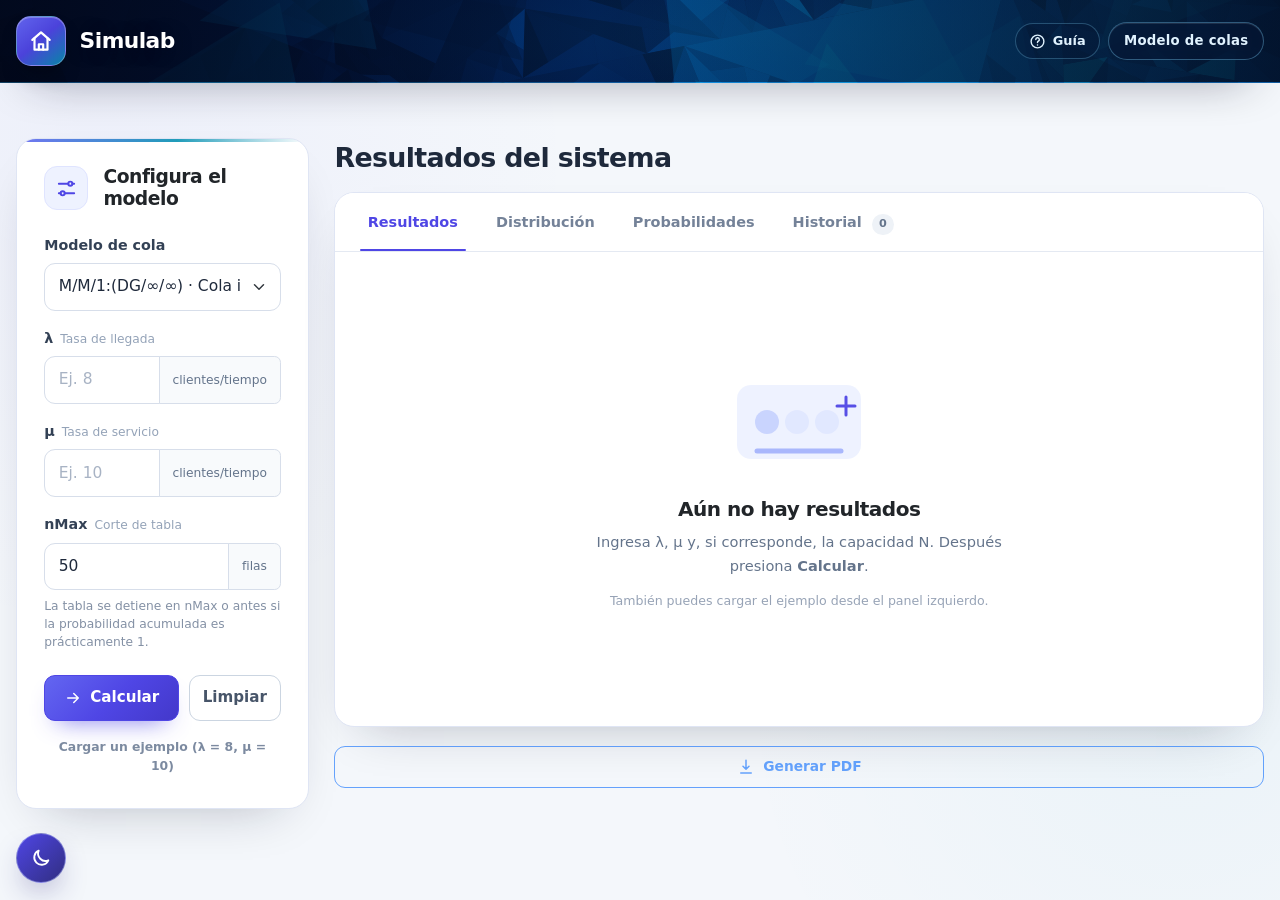
==== commit 5f0b0cf5: "interfaz retoques, guia uso e instalacion" ====
--- a/frontend/index.html
+++ b/frontend/index.html
@@ -45,6 +45,14 @@
           </span>
         </a>
         <div class="d-flex align-items-center gap-2 ms-auto">
+          <button type="button" class="btn-guia" data-bs-toggle="modal" data-bs-target="#guiaUso" aria-label="Abrir guía para llenar los campos">
+            <svg viewBox="0 0 24 24" fill="none" aria-hidden="true">
+              <circle cx="12" cy="12" r="9" stroke="currentColor" stroke-width="2"/>
+              <path d="M9.6 9.3a2.5 2.5 0 1 1 3.4 2.3c-.7.3-1 .8-1 1.5v.4" stroke="currentColor" stroke-width="2" stroke-linecap="round"/>
+              <circle cx="12" cy="17" r="1.1" fill="currentColor"/>
+            </svg>
+            <span class="btn-guia-texto">Guía</span>
+          </button>
           <a class="module-badge module-badge-button" href="/modelos-de-colas">Modelo de colas</a>
         </div>
       </div>
@@ -537,6 +545,79 @@
     </span>
   </button>
 
+  <div class="modal fade" id="guiaUso" tabindex="-1" aria-labelledby="guiaUsoTitulo" aria-hidden="true">
+    <div class="modal-dialog modal-dialog-centered modal-dialog-scrollable modal-lg">
+      <div class="modal-content guia-modal">
+        <div class="modal-header">
+          <div>
+            <h2 class="modal-title" id="guiaUsoTitulo">Guía rápida</h2>
+            <p class="guia-subtitulo">Cómo llenar los campos del modelo de colas</p>
+          </div>
+          <button type="button" class="btn-close" data-bs-dismiss="modal" aria-label="Cerrar guía"></button>
+        </div>
+        <div class="modal-body">
+          <p class="guia-intro">
+            Elige el modelo y completa los tres campos. Usa la misma unidad de tiempo
+            para λ y μ (por ejemplo, clientes por hora).
+          </p>
+
+          <div class="row g-3">
+            <div class="col-lg-6">
+              <section class="guia-modelo" aria-labelledby="guiaModeloInfinito">
+                <h3 id="guiaModeloInfinito">M/M/1 · Cola ilimitada</h3>
+                <dl class="guia-campos">
+                  <div class="guia-campo">
+                    <dt><span class="guia-simbolo">λ</span> Tasa de llegada</dt>
+                    <dd>Cuántos clientes llegan por unidad de tiempo. Ej. 8 por hora. Debe ser mayor que 0.</dd>
+                  </div>
+                  <div class="guia-campo">
+                    <dt><span class="guia-simbolo">μ</span> Tasa de servicio</dt>
+                    <dd>Cuántos clientes puede atender el servidor por unidad de tiempo. Ej. 10 por hora. Debe ser mayor que λ para que la cola no crezca sin límite.</dd>
+                  </div>
+                  <div class="guia-campo">
+                    <dt><span class="guia-simbolo">nMax</span> Corte de tabla</dt>
+                    <dd>Último número de cliente que quieres ver en la tabla y las gráficas. Ej. 50. Entero entre 1 y 10,000.</dd>
+                  </div>
+                </dl>
+                <p class="guia-ejemplo">Ejemplo: λ = 8, μ = 10, nMax = 50 → ρ = 0.8.</p>
+              </section>
+            </div>
+
+            <div class="col-lg-6">
+              <section class="guia-modelo" aria-labelledby="guiaModeloFinito">
+                <h3 id="guiaModeloFinito">M/M/1/N · Capacidad limitada</h3>
+                <dl class="guia-campos">
+                  <div class="guia-campo">
+                    <dt><span class="guia-simbolo">λ</span> Tasa de llegada</dt>
+                    <dd>Cuántos clientes llegan por unidad de tiempo. Ej. 5 por hora. Debe ser mayor que 0.</dd>
+                  </div>
+                  <div class="guia-campo">
+                    <dt><span class="guia-simbolo">μ</span> Tasa de servicio</dt>
+                    <dd>Cuántos clientes puede atender el servidor por unidad de tiempo. Ej. 10 por hora. Debe ser mayor que 0.</dd>
+                  </div>
+                  <div class="guia-campo">
+                    <dt><span class="guia-simbolo">N</span> Capacidad del sistema</dt>
+                    <dd>Número máximo de clientes dentro del sistema, incluido el que está siendo atendido. Ej. 50. Entero entre 1 y 10,000.</dd>
+                  </div>
+                </dl>
+                <p class="guia-ejemplo">Ejemplo: λ = 5, μ = 10, N = 50 → ρ = 0.5. Si el sistema se llena, las llegadas se rechazan.</p>
+              </section>
+            </div>
+          </div>
+
+          <p class="guia-nota">
+            <strong>ρ = λ / μ.</strong> En cola ilimitada debe ser menor que 1; en capacidad
+            limitada puede superar 1 porque N limita el sistema. Los tiempos Ws y Wq se
+            muestran en la misma unidad que uses para λ y μ.
+          </p>
+        </div>
+        <div class="modal-footer">
+          <button type="button" class="btn btn-primary" data-bs-dismiss="modal">Entendido</button>
+        </div>
+      </div>
+    </div>
+  </div>
+
   <script src="vendor/bootstrap.bundle.min.js"></script>
   <script src="vendor/chart.umd.min.js"></script>
   <script src="vendor/jspdf.umd.min.js"></script>
--- a/frontend/styles.css
+++ b/frontend/styles.css
@@ -21,12 +21,14 @@
   --ql-violet: #7c3aed;
   --ql-danger: #dc2626;
   --ql-success: #059669;
-  --ql-radius: 18px;
+  --ql-radius: 20px;
   --ql-radius-sm: 12px;
-  --ql-shadow: 0 18px 45px -26px rgba(15, 23, 42, 0.28);
-  --ql-shadow-lg: 0 30px 70px -34px rgba(15, 23, 42, 0.34);
+  --ql-shadow: 0 22px 52px -30px rgba(15, 23, 42, 0.32);
+  --ql-shadow-lg: 0 34px 78px -38px rgba(15, 23, 42, 0.4);
   --ql-font: "Segoe UI Variable Text", "Segoe UI", system-ui, -apple-system, BlinkMacSystemFont, "Helvetica Neue", Arial, sans-serif;
   --ql-font-display: "Segoe UI Variable Display", "Segoe UI", system-ui, -apple-system, sans-serif;
+  --app-max-width: 1440px;
+  --app-gutter: 16px;
 }
 
 * {
@@ -35,6 +37,7 @@
 
 html {
   scroll-behavior: smooth;
+  font-size: 106.25%;
 }
 
 body {
@@ -70,12 +73,12 @@
 
 .btn {
   --bs-btn-font-weight: 600;
-  --bs-btn-border-radius: 10px;
+  --bs-btn-border-radius: 11px;
   display: inline-flex;
   align-items: center;
   justify-content: center;
   gap: 0.5rem;
-  transition: transform 160ms ease, box-shadow 160ms ease, background-color 160ms ease, border-color 160ms ease;
+  transition: transform 160ms ease, box-shadow 160ms ease, background-color 160ms ease, border-color 160ms ease, filter 160ms ease;
 }
 
 .btn svg {
@@ -97,7 +100,13 @@
   --bs-btn-active-border-color: #312e81;
   --bs-btn-disabled-bg: #a5b4fc;
   --bs-btn-disabled-border-color: #a5b4fc;
-  box-shadow: 0 8px 18px -10px rgba(79, 70, 229, 0.78);
+  background-image: linear-gradient(135deg, #6366f1 0%, #4f46e5 52%, #4338ca 100%);
+  box-shadow: 0 12px 24px -14px rgba(79, 70, 229, 0.85);
+}
+
+.btn-primary:hover {
+  background-image: linear-gradient(135deg, #818cf8 0%, #4f46e5 55%, #3730a3 100%);
+  filter: saturate(1.06);
 }
 
 .btn-outline-primary {
@@ -136,18 +145,24 @@
 
 .app-navbar {
   z-index: 1035;
-  padding: 0.75rem 0;
+  padding: 0.95rem 0;
   color: #fff;
-  background:
-    radial-gradient(circle at 90% 0%, rgba(8, 145, 178, 0.32), transparent 28rem),
-    linear-gradient(115deg, #312e81 0%, #1e1b4b 58%, #111a33 100%);
-  border-bottom: 1px solid rgba(129, 140, 248, 0.3);
+  background-color: #041027;
+  background-image:
+    linear-gradient(100deg, rgba(2, 8, 26, 0.9) 0%, rgba(4, 18, 52, 0.44) 46%, rgba(2, 9, 27, 0.8) 100%),
+    radial-gradient(circle at 88% 0%, rgba(34, 211, 238, 0.2), transparent 30rem),
+    url("navbar-bg.svg");
+  background-position: center, center, center 42%;
+  background-repeat: no-repeat;
+  background-size: cover;
+  border-bottom: 1px solid rgba(56, 189, 248, 0.3);
+  box-shadow: 0 20px 48px -34px rgba(0, 8, 32, 0.9);
 }
 
 .navbar-brand {
   display: inline-flex;
   align-items: center;
-  gap: 0.72rem;
+  gap: 0.8rem;
   margin: 0;
   padding: 0;
   color: #fff;
@@ -161,18 +176,20 @@
 .brand-mark {
   display: grid;
   place-items: center;
-  width: 42px;
-  height: 42px;
+  width: 50px;
+  height: 50px;
   color: #fff;
-  background: linear-gradient(140deg, #6366f1 0%, #4f46e5 50%, #0891b2 100%);
-  border: 1px solid rgba(255, 255, 255, 0.2);
-  border-radius: 13px;
-  box-shadow: 0 9px 22px -12px rgba(99, 102, 241, 0.9);
+  background: linear-gradient(140deg, rgba(99, 102, 241, 0.98) 0%, rgba(79, 70, 229, 0.95) 48%, rgba(8, 145, 178, 0.92) 100%);
+  border: 1px solid rgba(255, 255, 255, 0.28);
+  border-radius: 15px;
+  box-shadow:
+    0 12px 26px -14px rgba(0, 0, 0, 0.9),
+    inset 0 1px 0 rgba(255, 255, 255, 0.24);
 }
 
 .brand-mark svg {
-  width: 24px;
-  height: 24px;
+  width: 26px;
+  height: 26px;
 }
 
 .brand-copy {
@@ -183,9 +200,10 @@
 
 .brand-copy strong {
   font-family: var(--ql-font-display);
-  font-size: 1.12rem;
-  font-weight: 700;
-  letter-spacing: -0.02em;
+  font-size: 1.28rem;
+  font-weight: 720;
+  letter-spacing: -0.025em;
+  text-shadow: 0 2px 16px rgba(0, 8, 30, 0.5);
 }
 
 .brand-copy small {
@@ -200,12 +218,14 @@
 .module-badge {
   display: inline-flex;
   align-items: center;
-  padding: 0.38rem 0.7rem;
-  color: #c7d2fe;
-  background: rgba(99, 102, 241, 0.14);
-  border: 1px solid rgba(129, 140, 248, 0.24);
+  padding: 0.46rem 0.86rem;
+  color: #e0f2fe;
+  background: rgba(6, 22, 52, 0.52);
+  border: 1px solid rgba(125, 211, 252, 0.36);
   border-radius: 999px;
-  font-size: 0.72rem;
+  box-shadow: inset 0 1px 0 rgba(255, 255, 255, 0.1);
+  backdrop-filter: blur(10px);
+  font-size: 0.78rem;
   font-weight: 650;
   letter-spacing: 0.02em;
   white-space: nowrap;
@@ -213,14 +233,49 @@
 
 .module-badge-button {
   text-decoration: none;
-  transition: color 140ms ease, background 140ms ease, border-color 140ms ease;
+  transition: color 140ms ease, background 140ms ease, border-color 140ms ease, box-shadow 140ms ease;
 }
 
 .module-badge-button:hover,
 .module-badge-button:focus-visible {
   color: #fff;
-  background: rgba(99, 102, 241, 0.28);
-  border-color: rgba(129, 140, 248, 0.5);
+  background: rgba(8, 36, 82, 0.72);
+  border-color: rgba(125, 211, 252, 0.62);
+  box-shadow: 0 10px 24px -16px rgba(0, 0, 0, 0.85);
+}
+
+.btn-guia {
+  display: inline-flex;
+  align-items: center;
+  justify-content: center;
+  gap: 0.4rem;
+  min-height: 36px;
+  padding: 0.4rem 0.78rem;
+  color: #e0f2fe;
+  cursor: pointer;
+  background: rgba(6, 22, 52, 0.38);
+  border: 1px solid rgba(125, 211, 252, 0.28);
+  border-radius: 999px;
+  font-family: var(--ql-font);
+  font-size: 0.76rem;
+  font-weight: 650;
+  line-height: 1;
+  white-space: nowrap;
+  transition: color 140ms ease, background 140ms ease, border-color 140ms ease, box-shadow 140ms ease;
+}
+
+.btn-guia:hover,
+.btn-guia:focus-visible {
+  color: #fff;
+  background: rgba(8, 36, 82, 0.72);
+  border-color: rgba(125, 211, 252, 0.62);
+  box-shadow: 0 10px 24px -16px rgba(0, 0, 0, 0.85);
+}
+
+.btn-guia svg {
+  flex: 0 0 auto;
+  width: 17px;
+  height: 17px;
 }
 
 .btn-nav {
@@ -243,11 +298,18 @@
    Estructura principal
    -------------------------------------------------------------------------- */
 
+.app-shell .container {
+  width: 100%;
+  max-width: var(--app-max-width);
+  padding-right: var(--app-gutter);
+  padding-left: var(--app-gutter);
+}
+
 .app-main {
   position: relative;
   z-index: 2;
-  padding-top: 2.8rem;
-  padding-bottom: 2.5rem;
+  padding-top: 3.2rem;
+  padding-bottom: 3rem;
 }
 
 /* --------------------------------------------------------------------------
@@ -255,31 +317,35 @@
    -------------------------------------------------------------------------- */
 
 .home-main {
-  padding-top: 3.4rem;
+  padding-top: 3.8rem;
 }
 
 .home-hero {
-  max-width: 680px;
-  margin: 0 auto 2.6rem;
+  max-width: 780px;
+  margin: 0 auto 3rem;
   text-align: center;
 }
 
 .home-hero h1 {
-  margin: 0 0 0.75rem;
+  margin: 0 0 0.9rem;
   color: var(--ql-ink);
+  background: linear-gradient(112deg, var(--ql-ink) 8%, var(--ql-primary) 92%);
+  -webkit-background-clip: text;
+  background-clip: text;
   font-family: var(--ql-font-display);
-  font-size: clamp(2rem, 4.5vw, 2.9rem);
-  font-weight: 750;
-  letter-spacing: -0.035em;
-  line-height: 1.08;
+  font-size: clamp(2.2rem, 4.6vw, 3.15rem);
+  font-weight: 760;
+  letter-spacing: -0.04em;
+  line-height: 1.06;
+  -webkit-text-fill-color: transparent;
 }
 
 .home-lead {
-  max-width: 560px;
+  max-width: 620px;
   margin: 0 auto;
   color: var(--ql-muted);
-  font-size: 0.92rem;
-  line-height: 1.65;
+  font-size: 1rem;
+  line-height: 1.7;
 }
 
 .home-modules {
@@ -290,12 +356,12 @@
   display: flex;
   flex-direction: column;
   height: 100%;
-  padding: 1.5rem;
-  transition: transform 160ms ease, box-shadow 160ms ease, border-color 160ms ease;
+  padding: 1.8rem;
+  transition: transform 180ms ease, box-shadow 180ms ease, border-color 180ms ease;
 }
 
 .home-module-card-active:hover {
-  transform: translateY(-2px);
+  transform: translateY(-4px);
   border-color: #c7d2fe;
   box-shadow: var(--ql-shadow-lg);
 }
@@ -303,145 +369,156 @@
 .home-module-icon {
   display: grid;
   place-items: center;
-  width: 46px;
-  height: 46px;
-  margin-bottom: 1.1rem;
+  width: 52px;
+  height: 52px;
+  margin-bottom: 1.25rem;
+  color: var(--ql-primary);
+  background: var(--ql-primary-soft);
+  border: 1px solid #dfe4ff;
+  border-radius: 15px;
+}
+
+.home-module-icon svg {
+  width: 26px;
+  height: 26px;
+}
+
+.home-module-status {
+  align-self: flex-start;
+  margin-bottom: 0.65rem;
+  padding: 0.3rem 0.62rem;
+  color: #64748b;
+  background: #f1f5f9;
+  border: 1px solid #e2e8f0;
+  border-radius: 999px;
+  font-size: 0.67rem;
+  font-weight: 700;
+  letter-spacing: 0.05em;
+  text-transform: uppercase;
+}
+
+.home-module-status.is-available {
+  color: #047857;
+  background: #ecfdf5;
+  border-color: #a7f3d0;
+}
+
+.home-module-card h2 {
+  margin: 0 0 0.6rem;
+  font-size: 1.28rem;
+  font-weight: 710;
+}
+
+.home-module-card p {
+  margin: 0 0 1.6rem;
+  color: var(--ql-muted);
+  font-size: 0.89rem;
+  line-height: 1.65;
+}
+
+.home-module-card .btn {
+  margin-top: auto;
+  min-height: 48px;
+  font-size: 0.9rem;
+}
+
+.home-module-card-disabled {
+  background: #fcfdff;
+  border-style: dashed;
+}
+
+.home-module-card-disabled .home-module-icon {
+  color: #94a3b8;
+  background: #f8fafc;
+  border-color: #e2e8f0;
+}
+
+.home-module-card-disabled h2 {
+  color: #475569;
+}
+
+.home-module-card-disabled p {
+  color: #8491a5;
+}
+
+.app-card {
+  background: var(--ql-surface);
+  border: 1px solid color-mix(in srgb, var(--ql-border) 82%, #c7d2fe 18%);
+  border-radius: var(--ql-radius);
+  box-shadow: var(--ql-shadow);
+}
+
+.config-card {
+  position: sticky;
+  top: 108px;
+  overflow: hidden;
+}
+
+.config-card::before {
+  position: absolute;
+  top: 0;
+  right: 0;
+  left: 0;
+  height: 3px;
+  content: "";
+  background: linear-gradient(90deg, #6366f1, #0891b2 55%, transparent 100%);
+  opacity: 0.9;
+}
+
+.config-card .card-body {
+  padding: 1.6rem;
+}
+
+.section-heading {
+  display: flex;
+  align-items: center;
+  gap: 0.9rem;
+  margin-bottom: 1.4rem;
+}
+
+.section-icon {
+  display: grid;
+  flex: 0 0 auto;
+  place-items: center;
+  width: 44px;
+  height: 44px;
   color: var(--ql-primary);
   background: var(--ql-primary-soft);
   border: 1px solid #dfe4ff;
   border-radius: 13px;
 }
 
-.home-module-icon svg {
+.section-icon svg {
   width: 23px;
   height: 23px;
 }
 
-.home-module-status {
-  align-self: flex-start;
-  margin-bottom: 0.55rem;
-  padding: 0.24rem 0.55rem;
-  color: #64748b;
-  background: #f1f5f9;
-  border: 1px solid #e2e8f0;
-  border-radius: 999px;
-  font-size: 0.62rem;
-  font-weight: 700;
-  letter-spacing: 0.05em;
-  text-transform: uppercase;
-}
-
-.home-module-status.is-available {
-  color: #047857;
-  background: #ecfdf5;
-  border-color: #a7f3d0;
-}
-
-.home-module-card h2 {
-  margin: 0 0 0.5rem;
-  font-size: 1.15rem;
-  font-weight: 700;
-}
-
-.home-module-card p {
-  margin: 0 0 1.4rem;
-  color: var(--ql-muted);
-  font-size: 0.81rem;
-  line-height: 1.6;
-}
-
-.home-module-card .btn {
-  margin-top: auto;
-  min-height: 42px;
-  font-size: 0.82rem;
-}
-
-.home-module-card-disabled {
-  background: #fcfdff;
-  border-style: dashed;
-}
-
-.home-module-card-disabled .home-module-icon {
-  color: #94a3b8;
-  background: #f8fafc;
-  border-color: #e2e8f0;
-}
-
-.home-module-card-disabled h2 {
-  color: #475569;
-}
-
-.home-module-card-disabled p {
-  color: #8491a5;
-}
-
-.app-card {
-  background: var(--ql-surface);
-  border: 1px solid var(--ql-border);
-  border-radius: var(--ql-radius);
-  box-shadow: var(--ql-shadow);
-}
-
-.config-card {
-  position: sticky;
-  top: 90px;
-  overflow: hidden;
-}
-
-.config-card .card-body {
-  padding: 1.4rem;
-}
-
-.section-heading {
-  display: flex;
-  align-items: center;
-  gap: 0.8rem;
-  margin-bottom: 1.3rem;
-}
-
-.section-icon {
-  display: grid;
-  flex: 0 0 auto;
-  place-items: center;
-  width: 40px;
-  height: 40px;
-  color: var(--ql-primary);
-  background: var(--ql-primary-soft);
-  border: 1px solid #dfe4ff;
-  border-radius: 12px;
-}
-
-.section-icon svg {
-  width: 21px;
-  height: 21px;
-}
-
 .section-heading h2 {
   margin: 0;
-  font-size: 1.03rem;
-  font-weight: 700;
+  font-size: 1.1rem;
+  font-weight: 710;
 }
 
 .section-heading p {
   margin: 0;
   color: var(--ql-muted);
-  font-size: 0.77rem;
+  font-size: 0.8rem;
   line-height: 1.45;
 }
 
 .form-label {
   display: flex;
   align-items: baseline;
-  gap: 0.38rem;
-  margin-bottom: 0.38rem;
+  gap: 0.42rem;
+  margin-bottom: 0.42rem;
   color: #334155;
-  font-size: 0.79rem;
+  font-size: 0.84rem;
   font-weight: 650;
 }
 
 .label-muted {
   color: var(--ql-muted-2);
-  font-size: 0.68rem;
+  font-size: 0.72rem;
   font-weight: 500;
 }
 
@@ -449,17 +526,17 @@
 .form-select {
   color: var(--ql-text);
   border-color: #d7deea;
-  border-radius: 10px;
-  font-size: 0.86rem;
+  border-radius: 11px;
+  font-size: 0.91rem;
   box-shadow: none;
 }
 
 .form-control {
-  padding: 0.58rem 0.72rem;
+  padding: 0.66rem 0.8rem;
 }
 
 .form-select {
-  padding: 0.58rem 2.1rem 0.58rem 0.72rem;
+  padding: 0.66rem 2.2rem 0.66rem 0.8rem;
 }
 
 .form-control::placeholder {
@@ -469,22 +546,22 @@
 .form-control:focus,
 .form-select:focus {
   border-color: #818cf8;
-  box-shadow: 0 0 0 0.22rem rgba(79, 70, 229, 0.12);
+  box-shadow: 0 0 0 0.22rem rgba(79, 70, 229, 0.14);
 }
 
 .input-group-text {
   color: #64748b;
   background: #f8fafc;
   border-color: #d7deea;
-  font-size: 0.68rem;
+  font-size: 0.72rem;
   white-space: nowrap;
 }
 
 .form-text {
-  margin-top: 0.33rem;
+  margin-top: 0.38rem;
   color: #8491a5;
-  font-size: 0.67rem;
-  line-height: 1.45;
+  font-size: 0.72rem;
+  line-height: 1.48;
 }
 
 .form-control.is-invalid,
@@ -504,21 +581,21 @@
 
 .config-actions {
   display: flex;
-  gap: 0.55rem;
-  margin-top: 1.25rem;
+  gap: 0.6rem;
+  margin-top: 1.4rem;
 }
 
 .config-actions .btn {
-  min-height: 42px;
-  font-size: 0.83rem;
+  min-height: 46px;
+  font-size: 0.89rem;
 }
 
 .example-link {
   width: 100%;
-  margin-top: 0.6rem;
-  padding: 0.25rem;
+  margin-top: 0.65rem;
+  padding: 0.3rem;
   color: #7c8aa0;
-  font-size: 0.69rem;
+  font-size: 0.73rem;
   font-weight: 550;
   text-decoration: none;
 }
@@ -542,24 +619,24 @@
    -------------------------------------------------------------------------- */
 
 .results-heading {
-  margin: 0.2rem 0 0.9rem;
+  margin: 0.25rem 0 1.05rem;
 }
 
 .results-heading h2 {
   margin: 0;
-  font-size: clamp(1.35rem, 2vw, 1.65rem);
-  font-weight: 720;
+  font-size: clamp(1.5rem, 2.1vw, 1.82rem);
+  font-weight: 730;
 }
 
 .report-actions {
-  margin: 1rem 0 0;
+  margin: 1.1rem 0 0;
 }
 
 .report-actions .btn {
   width: 100%;
-  min-height: 38px;
-  padding: 0.48rem 0.78rem;
-  font-size: 0.76rem;
+  min-height: 42px;
+  padding: 0.54rem 0.85rem;
+  font-size: 0.81rem;
 }
 
 .panel-card {
@@ -567,14 +644,14 @@
 }
 
 .panel-tabs-header {
-  padding: 0 0.75rem;
+  padding: 0 0.85rem;
   background: #fff;
   border-bottom: 1px solid var(--ql-border);
 }
 
 .app-tabs {
   flex-wrap: nowrap;
-  gap: 0.1rem;
+  gap: 0.14rem;
   overflow-x: auto;
   border-bottom: 0;
   scrollbar-width: none;
@@ -586,12 +663,12 @@
 
 .app-tabs .nav-link {
   position: relative;
-  padding: 1rem 0.95rem 0.92rem;
+  padding: 1.1rem 1.05rem 1rem;
   color: #748298;
   background: transparent;
   border: 0;
   border-radius: 0;
-  font-size: 0.8rem;
+  font-size: 0.85rem;
   font-weight: 600;
   white-space: nowrap;
 }
@@ -624,14 +701,14 @@
   display: inline-flex;
   align-items: center;
   justify-content: center;
-  min-width: 20px;
-  height: 19px;
-  margin-left: 0.28rem;
-  padding: 0 0.35rem;
+  min-width: 22px;
+  height: 21px;
+  margin-left: 0.3rem;
+  padding: 0 0.38rem;
   color: #64748b;
   background: #eef2f7;
   border-radius: 999px;
-  font-size: 0.62rem;
+  font-size: 0.66rem;
   font-weight: 700;
 }
 
@@ -641,7 +718,7 @@
 }
 
 .panel-tab-content {
-  padding: 1.4rem;
+  padding: 1.6rem;
 }
 
 /* --------------------------------------------------------------------------
@@ -653,24 +730,24 @@
   flex-direction: column;
   align-items: center;
   justify-content: center;
-  min-height: 390px;
-  padding: 3rem 1.5rem;
+  min-height: 420px;
+  padding: 3.4rem 1.6rem;
   text-align: center;
 }
 
 .empty-state.compact {
-  min-height: 290px;
-  padding: 2.25rem 1.25rem;
+  min-height: 310px;
+  padding: 2.5rem 1.4rem;
 }
 
 .empty-illustration {
-  width: 150px;
-  margin-bottom: 1.1rem;
+  width: 160px;
+  margin-bottom: 1.2rem;
   opacity: 0.95;
 }
 
 .empty-illustration.compact {
-  width: 125px;
+  width: 135px;
 }
 
 .empty-illustration svg {
@@ -680,23 +757,23 @@
 }
 
 .empty-state h3 {
-  margin: 0 0 0.45rem;
-  font-size: 1.08rem;
-  font-weight: 700;
+  margin: 0 0 0.5rem;
+  font-size: 1.18rem;
+  font-weight: 710;
 }
 
 .empty-state p {
-  max-width: 430px;
+  max-width: 460px;
   margin: 0;
   color: var(--ql-muted);
-  font-size: 0.81rem;
-  line-height: 1.6;
+  font-size: 0.86rem;
+  line-height: 1.65;
 }
 
 .empty-hint {
-  margin-top: 0.75rem;
+  margin-top: 0.8rem;
   color: #97a3b6;
-  font-size: 0.7rem;
+  font-size: 0.74rem;
 }
 
 .result-meta {
@@ -770,7 +847,7 @@
    -------------------------------------------------------------------------- */
 
 .metric-grid {
-  --bs-gutter-y: 0.85rem;
+  --bs-gutter-y: 1rem;
 }
 
 .metric-card {
@@ -780,14 +857,14 @@
   display: flex;
   flex-direction: column;
   height: 100%;
-  min-height: 130px;
-  padding: 1rem;
+  min-height: 142px;
+  padding: 1.15rem;
   overflow: hidden;
   background:
     radial-gradient(circle at 100% 0, var(--metric-soft), transparent 62%),
     #fff;
   border: 1px solid var(--ql-border);
-  border-radius: 15px;
+  border-radius: 16px;
   transition: transform 180ms ease, box-shadow 180ms ease, border-color 180ms ease;
 }
 
@@ -796,16 +873,16 @@
   top: 0;
   right: 0;
   left: 0;
-  height: 2px;
+  height: 3px;
   content: "";
   background: linear-gradient(90deg, var(--metric-color), transparent 88%);
-  opacity: 0.75;
+  opacity: 0.8;
 }
 
 .metric-card:hover {
-  border-color: color-mix(in srgb, var(--metric-color) 24%, var(--ql-border));
-  box-shadow: 0 16px 32px -24px color-mix(in srgb, var(--metric-color) 45%, transparent);
-  transform: translateY(-2px);
+  border-color: color-mix(in srgb, var(--metric-color) 28%, var(--ql-border));
+  box-shadow: 0 20px 38px -26px color-mix(in srgb, var(--metric-color) 50%, transparent);
+  transform: translateY(-3px);
 }
 
 .metric-rho { --metric-color: var(--ql-primary); --metric-soft: #eef2ff; }
@@ -825,41 +902,41 @@
 .metric-symbol {
   display: grid;
   place-items: center;
-  min-width: 30px;
-  height: 30px;
-  padding: 0 0.36rem;
+  min-width: 32px;
+  height: 32px;
+  padding: 0 0.38rem;
   color: var(--metric-color);
   background: var(--metric-soft);
-  border-radius: 9px;
+  border-radius: 10px;
   font-family: "Cambria Math", Georgia, serif;
-  font-size: 0.9rem;
+  font-size: 0.95rem;
   font-weight: 700;
 }
 
 .metric-label {
   color: #64748b;
-  font-size: 0.68rem;
+  font-size: 0.72rem;
   font-weight: 600;
-  line-height: 1.18;
+  line-height: 1.2;
   overflow-wrap: anywhere;
 }
 
 .metric-value {
   color: #0f172a;
   font-family: var(--ql-font-display);
-  font-size: clamp(1.18rem, 1.72vw, 1.58rem);
+  font-size: clamp(1.3rem, 1.85vw, 1.72rem);
   font-variant-numeric: tabular-nums;
-  font-weight: 720;
-  letter-spacing: -0.035em;
-  line-height: 1.15;
+  font-weight: 730;
+  letter-spacing: -0.04em;
+  line-height: 1.12;
   overflow-wrap: anywhere;
 }
 
 .metric-caption {
   margin-top: auto;
-  padding-top: 0.48rem;
+  padding-top: 0.55rem;
   color: #94a3b8;
-  font-size: 0.63rem;
+  font-size: 0.67rem;
 }
 
 #metricasFinitas {
@@ -868,17 +945,17 @@
 
 .mini-metric {
   height: 100%;
-  padding: 0.78rem 0.9rem;
+  padding: 0.88rem 1rem;
   background: #f8fafc;
   border: 1px solid var(--ql-border);
-  border-radius: 12px;
+  border-radius: 13px;
 }
 
 .mini-metric > span {
   display: block;
-  margin-bottom: 0.23rem;
+  margin-bottom: 0.26rem;
   color: #64748b;
-  font-size: 0.66rem;
+  font-size: 0.7rem;
   font-weight: 650;
 }
 
@@ -886,7 +963,7 @@
   display: block;
   overflow-wrap: anywhere;
   color: #0f172a;
-  font-size: 0.98rem;
+  font-size: 1.04rem;
   font-variant-numeric: tabular-nums;
   font-weight: 700;
   letter-spacing: -0.02em;
@@ -894,9 +971,9 @@
 
 .mini-metric small {
   display: block;
-  margin-top: 0.16rem;
+  margin-top: 0.18rem;
   color: #94a3b8;
-  font-size: 0.6rem;
+  font-size: 0.64rem;
 }
 
 /* --------------------------------------------------------------------------
@@ -919,30 +996,30 @@
 .probability-empty h3 {
   margin: 0;
   color: #172033;
-  font-size: 0.9rem;
-  font-weight: 700;
+  font-size: 0.96rem;
+  font-weight: 710;
 }
 
 .rounded-table {
   overflow: hidden;
   border: 1px solid var(--ql-border);
-  border-radius: 12px;
+  border-radius: 13px;
 }
 
 .app-table {
   --bs-table-bg: transparent;
   margin: 0;
   color: #334155;
-  font-size: 0.78rem;
+  font-size: 0.82rem;
   font-variant-numeric: tabular-nums;
 }
 
 .app-table thead th {
-  padding: 0.62rem 0.75rem;
+  padding: 0.7rem 0.82rem;
   color: #718096;
   background: #f8fafc;
   border-bottom: 1px solid var(--ql-border);
-  font-size: 0.65rem;
+  font-size: 0.69rem;
   font-weight: 700;
   letter-spacing: 0.05em;
   text-transform: uppercase;
@@ -950,7 +1027,7 @@
 }
 
 .app-table tbody td {
-  padding: 0.64rem 0.75rem;
+  padding: 0.72rem 0.82rem;
   border-color: #eff3f8;
 }
 
@@ -1086,52 +1163,52 @@
 }
 
 .chart-card {
-  padding: 1rem;
+  padding: 1.15rem;
   background: #fff;
   border: 1px solid var(--ql-border);
-  border-radius: 15px;
+  border-radius: 16px;
 }
 
 .chart-header {
   display: flex;
   align-items: flex-start;
   justify-content: space-between;
-  gap: 0.7rem;
-  margin-bottom: 0.8rem;
+  gap: 0.8rem;
+  margin-bottom: 0.9rem;
 }
 
 .chart-header p,
 .table-card-header p,
 .history-header p,
 .subsection-copy {
-  margin: 0.18rem 0 0;
+  margin: 0.22rem 0 0;
   color: #8491a5;
-  font-size: 0.67rem;
-  line-height: 1.45;
+  font-size: 0.72rem;
+  line-height: 1.48;
 }
 
 .chart-symbol {
   display: inline-flex;
-  padding: 0.25rem 0.48rem;
+  padding: 0.28rem 0.52rem;
   color: var(--ql-primary);
   background: var(--ql-primary-soft);
-  border-radius: 7px;
+  border-radius: 8px;
   font-family: "Cambria Math", Georgia, serif;
-  font-size: 0.7rem;
+  font-size: 0.75rem;
   font-weight: 700;
   white-space: nowrap;
 }
 
 .chart-wrap {
   position: relative;
-  height: 290px;
+  height: 320px;
 }
 
 .table-card {
   overflow: hidden;
   background: #fff;
   border: 1px solid var(--ql-border);
-  border-radius: 15px;
+  border-radius: 16px;
 }
 
 .table-card-header {
@@ -1139,16 +1216,16 @@
   align-items: flex-start;
   justify-content: space-between;
   gap: 1rem;
-  padding: 0.95rem 1rem;
+  padding: 1.05rem 1.1rem;
   border-bottom: 1px solid var(--ql-border);
 }
 
 .table-count {
-  padding: 0.25rem 0.5rem;
+  padding: 0.28rem 0.56rem;
   color: #64748b;
   background: #f1f5f9;
   border-radius: 999px;
-  font-size: 0.63rem;
+  font-size: 0.68rem;
   font-weight: 650;
   white-space: nowrap;
 }
@@ -1356,25 +1433,25 @@
 }
 
 .history-table {
-  font-size: 0.72rem;
+  font-size: 0.77rem;
 }
 
 .history-table thead th,
 .history-table tbody td {
-  padding: 0.62rem 0.65rem;
+  padding: 0.7rem 0.72rem;
 }
 
 .history-date strong {
   display: block;
   color: #334155;
-  font-size: 0.7rem;
+  font-size: 0.75rem;
   font-weight: 600;
   white-space: nowrap;
 }
 
 .history-date small {
   color: #94a3b8;
-  font-size: 0.62rem;
+  font-size: 0.66rem;
 }
 
 .history-model {
@@ -1505,52 +1582,52 @@
   }
 
   .chart-wrap {
-    height: 270px;
+    height: 290px;
   }
 }
 
 @media (max-width: 991.98px) {
   .app-main {
-    padding-top: 1.75rem;
+    padding-top: 2rem;
   }
 
   .result-number {
-    font-size: 2.6rem;
+    font-size: 2.7rem;
   }
 }
 
 @media (max-width: 767.98px) {
   .module-badge {
-    padding: 0.32rem 0.58rem;
-    font-size: 0.66rem;
+    padding: 0.38rem 0.66rem;
+    font-size: 0.7rem;
   }
 
   .panel-tab-content {
-    padding: 1.1rem;
+    padding: 1.2rem;
   }
 
   .empty-state {
-    min-height: 330px;
-    padding: 2.5rem 1rem;
+    min-height: 340px;
+    padding: 2.6rem 1.1rem;
   }
 
   .metric-card {
-    min-height: 120px;
-    padding: 0.85rem;
+    min-height: 124px;
+    padding: 0.92rem;
   }
 
   .metric-value {
-    font-size: 1.17rem;
+    font-size: 1.24rem;
   }
 
   .app-tabs .nav-link {
-    padding-right: 0.72rem;
-    padding-left: 0.72rem;
-    font-size: 0.75rem;
+    padding-right: 0.8rem;
+    padding-left: 0.8rem;
+    font-size: 0.79rem;
   }
 
   .chart-wrap {
-    height: 240px;
+    height: 255px;
   }
 
   .table-card-header,
@@ -1566,36 +1643,42 @@
 
 @media (max-width: 575.98px) {
   .app-navbar {
-    padding: 0.62rem 0;
+    padding: 0.7rem 0;
   }
 
   .brand-mark {
-    width: 38px;
-    height: 38px;
+    width: 46px;
+    height: 46px;
+    border-radius: 14px;
+  }
+
+  .brand-mark svg {
+    width: 24px;
+    height: 24px;
   }
 
   .brand-copy strong {
-    font-size: 1.02rem;
+    font-size: 1.12rem;
   }
 
   .app-main {
-    padding-top: 1.5rem;
+    padding-top: 1.7rem;
   }
 
   .home-main {
-    padding-top: 2.2rem;
+    padding-top: 2.4rem;
   }
 
   .home-hero {
-    margin-bottom: 2rem;
+    margin-bottom: 2.2rem;
   }
 
   .home-module-card {
+    padding: 1.4rem;
+  }
+
+  .config-card .card-body {
     padding: 1.25rem;
-  }
-
-  .config-card .card-body {
-    padding: 1.15rem;
   }
 
   .config-actions {
@@ -1603,12 +1686,12 @@
   }
 
   .panel-tabs-header {
-    padding: 0 0.35rem;
+    padding: 0 0.45rem;
   }
 
   .app-tabs .nav-link {
-    padding: 0.9rem 0.6rem 0.82rem;
-    font-size: 0.71rem;
+    padding: 0.95rem 0.66rem 0.86rem;
+    font-size: 0.74rem;
   }
 
   .tab-count {
@@ -1616,74 +1699,74 @@
   }
 
   .panel-tab-content {
-    padding: 0.9rem;
+    padding: 1rem;
   }
 
   .empty-state {
-    min-height: 300px;
-    padding: 2rem 0.75rem;
+    min-height: 320px;
+    padding: 2.2rem 0.85rem;
   }
 
   .empty-illustration {
-    width: 120px;
+    width: 128px;
   }
 
   .metric-grid {
-    --bs-gutter-x: 0.65rem;
+    --bs-gutter-x: 0.7rem;
   }
 
   .metric-card {
-    min-height: 112px;
+    min-height: 118px;
+    padding: 0.8rem;
+  }
+
+  .metric-symbol {
+    min-width: 27px;
+    height: 27px;
+    font-size: 0.82rem;
+  }
+
+  .metric-label {
+    font-size: 0.66rem;
+  }
+
+  .metric-value {
+    font-size: 1.1rem;
+    letter-spacing: -0.045em;
+  }
+
+  .metric-caption {
+    font-size: 0.62rem;
+  }
+
+  .mini-metric {
     padding: 0.72rem;
   }
 
-  .metric-symbol {
-    min-width: 25px;
-    height: 25px;
-    font-size: 0.78rem;
-  }
-
-  .metric-label {
-    font-size: 0.6rem;
-  }
-
-  .metric-value {
-    font-size: 1.03rem;
-    letter-spacing: -0.045em;
-  }
-
-  .metric-caption {
-    font-size: 0.56rem;
-  }
-
-  .mini-metric {
-    padding: 0.65rem;
-  }
-
   .app-table {
-    font-size: 0.72rem;
+    font-size: 0.76rem;
   }
 
   .app-table thead th,
   .app-table tbody td {
-    padding-right: 0.55rem;
-    padding-left: 0.55rem;
+    padding-right: 0.58rem;
+    padding-left: 0.58rem;
   }
 
   .probability-result {
-    padding: 0.6rem;
+    padding: 0.7rem;
   }
 
   .result-number {
-    font-size: 2.15rem;
+    font-size: 2.3rem;
   }
 
   .chart-card {
-    padding: 0.8rem;
+    padding: 0.9rem;
   }
 
   .chart-wrap {
-    height: 220px;
+    height: 235px;
   }
 
   .history-pagination {
@@ -1704,6 +1787,13 @@
     animation-duration: 0.01ms !important;
     animation-iteration-count: 1 !important;
     transition-duration: 0.01ms !important;
+  }
+}
+
+@media (forced-colors: active) {
+  .home-hero h1 {
+    background: none;
+    -webkit-text-fill-color: currentColor;
   }
 }
 
@@ -2107,30 +2197,191 @@
 }
 
 /* --------------------------------------------------------------------------
+   Guía rápida
+   -------------------------------------------------------------------------- */
+
+.guia-modal {
+  color: var(--ql-text);
+  background: var(--ql-surface);
+  border: 1px solid var(--ql-border);
+  border-radius: var(--ql-radius);
+  box-shadow: var(--ql-shadow-lg);
+}
+
+.guia-modal .modal-header,
+.guia-modal .modal-footer {
+  border-color: var(--ql-border);
+}
+
+.guia-modal .modal-header {
+  align-items: flex-start;
+  gap: 1rem;
+  padding: 1.15rem 1.3rem;
+}
+
+.guia-modal .modal-title {
+  margin: 0;
+  color: var(--ql-ink);
+  font-family: var(--ql-font-display);
+  font-size: 1.18rem;
+  font-weight: 720;
+  letter-spacing: -0.02em;
+}
+
+.guia-subtitulo {
+  margin: 0.2rem 0 0;
+  color: var(--ql-muted);
+  font-size: 0.78rem;
+}
+
+.guia-modal .modal-body {
+  padding: 1.2rem 1.3rem;
+}
+
+.guia-intro {
+  margin: 0 0 1.1rem;
+  color: var(--ql-muted);
+  font-size: 0.87rem;
+  line-height: 1.62;
+}
+
+.guia-modelo {
+  height: 100%;
+  padding: 1.05rem;
+  background: #f8fafc;
+  border: 1px solid var(--ql-border);
+  border-radius: 14px;
+}
+
+.guia-modelo h3 {
+  margin: 0 0 0.85rem;
+  color: var(--ql-ink);
+  font-size: 0.96rem;
+  font-weight: 710;
+}
+
+.guia-campos {
+  margin: 0;
+}
+
+.guia-campo + .guia-campo {
+  margin-top: 0.8rem;
+}
+
+.guia-campo dt {
+  display: flex;
+  align-items: center;
+  gap: 0.5rem;
+  color: var(--ql-text);
+  font-size: 0.82rem;
+  font-weight: 650;
+}
+
+.guia-simbolo {
+  display: inline-grid;
+  flex: 0 0 auto;
+  place-items: center;
+  min-width: 28px;
+  height: 26px;
+  padding: 0 0.4rem;
+  color: var(--ql-primary);
+  background: var(--ql-primary-soft);
+  border: 1px solid color-mix(in srgb, var(--ql-primary) 18%, transparent);
+  border-radius: 8px;
+  font-family: "Cambria Math", Georgia, serif;
+  font-size: 0.82rem;
+  font-weight: 700;
+}
+
+.guia-campo dd {
+  margin: 0.28rem 0 0;
+  color: var(--ql-muted);
+  font-size: 0.78rem;
+  line-height: 1.55;
+}
+
+.guia-ejemplo {
+  margin: 0.75rem 0 0;
+  color: #64748b;
+  font-size: 0.75rem;
+  font-style: italic;
+}
+
+.guia-nota {
+  margin: 1rem 0 0;
+  padding: 0.8rem 0.95rem;
+  color: #334155;
+  background: #eef2ff;
+  border: 1px solid #dfe4ff;
+  border-radius: 12px;
+  font-size: 0.8rem;
+  line-height: 1.58;
+}
+
+.guia-nota strong {
+  color: #1e1b4b;
+}
+
+[data-tema="oscuro"] .guia-modal {
+  background: #101a2b;
+  border-color: #263449;
+}
+
+[data-tema="oscuro"] .guia-modelo {
+  background: #0b1424;
+  border-color: #22304a;
+}
+
+[data-tema="oscuro"] .guia-ejemplo {
+  color: #94a3b8;
+}
+
+[data-tema="oscuro"] .guia-nota {
+  color: #c7d2fe;
+  background: rgba(99, 102, 241, 0.12);
+  border-color: rgba(129, 140, 248, 0.24);
+}
+
+[data-tema="oscuro"] .guia-nota strong {
+  color: #e0e7ff;
+}
+
+[data-tema="oscuro"] .guia-modal .btn-close {
+  filter: invert(1) grayscale(1) brightness(1.7);
+}
+
+body.modal-open .theme-toggle {
+  visibility: hidden;
+  opacity: 0;
+  pointer-events: none;
+}
+
+/* --------------------------------------------------------------------------
    Botón de tema
    -------------------------------------------------------------------------- */
 
 .theme-toggle {
   position: fixed;
   bottom: max(1rem, env(safe-area-inset-bottom));
-  left: max(1rem, env(safe-area-inset-left));
+  left: max(var(--app-gutter), calc((100% - var(--app-max-width)) / 2 + var(--app-gutter)));
   z-index: 1100;
   display: grid;
   place-items: center;
-  width: 48px;
-  height: 48px;
+  width: 50px;
+  height: 50px;
   padding: 0;
   color: #fff;
+  cursor: pointer;
   background: linear-gradient(135deg, #4f46e5, #312e81);
   border: 1px solid rgba(199, 210, 254, 0.45);
   border-radius: 50%;
-  box-shadow: 0 12px 30px -12px rgba(49, 46, 129, 0.85);
+  box-shadow: 0 14px 32px -14px rgba(49, 46, 129, 0.9);
   transition: transform 160ms ease, box-shadow 160ms ease, background 160ms ease;
 }
 
 .theme-toggle:hover {
   transform: translateY(-2px);
-  box-shadow: 0 16px 34px -12px rgba(49, 46, 129, 0.95);
+  box-shadow: 0 18px 38px -14px rgba(49, 46, 129, 0.98);
 }
 
 .theme-toggle:active {
@@ -2138,8 +2389,8 @@
 }
 
 .theme-toggle svg {
-  width: 21px;
-  height: 21px;
+  width: 22px;
+  height: 22px;
 }
 
 .theme-toggle .theme-toggle-sun {
@@ -2161,11 +2412,31 @@
   display: none;
 }
 
+@media (max-width: 359.98px) {
+  .brand-copy {
+    display: none;
+  }
+
+  .navbar-brand {
+    gap: 0;
+  }
+}
+
 @media (max-width: 575.98px) {
+  .btn-guia {
+    width: 38px;
+    min-height: 38px;
+    padding: 0;
+  }
+
+  .btn-guia-texto {
+    display: none;
+  }
+
   .theme-toggle {
     bottom: max(0.85rem, env(safe-area-inset-bottom));
-    left: max(0.85rem, env(safe-area-inset-left));
-    width: 44px;
-    height: 44px;
-  }
-}
+    left: var(--app-gutter);
+    width: 46px;
+    height: 46px;
+  }
+}
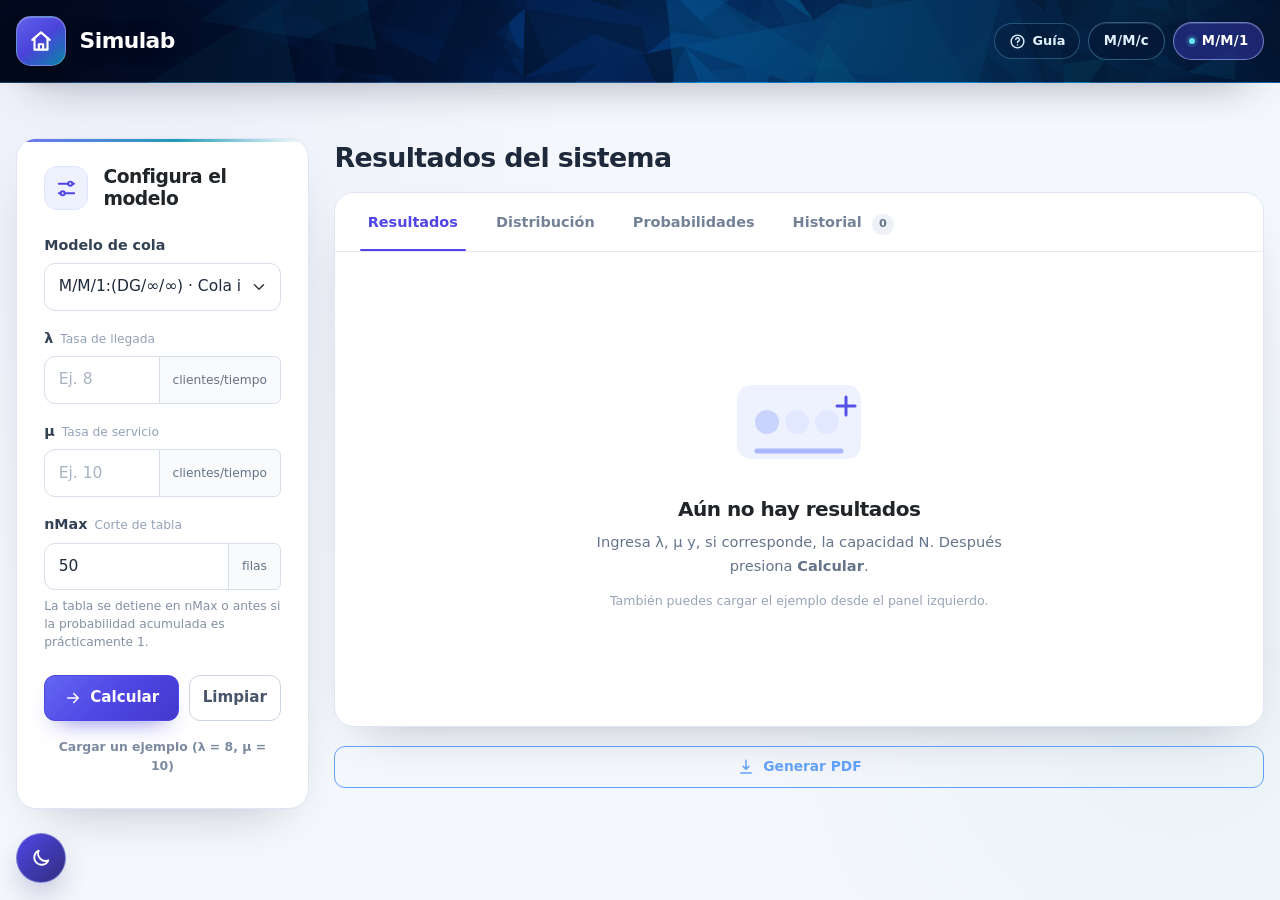
==== commit ad83a93b: "modulo 2" ====
--- a/frontend/index.html
+++ b/frontend/index.html
@@ -53,7 +53,8 @@
             </svg>
             <span class="btn-guia-texto">Guía</span>
           </button>
-          <a class="module-badge module-badge-button" href="/modelos-de-colas">Modelo de colas</a>
+          <a class="module-badge module-badge-button" href="/modelos-de-colas/mmc" title="Ir al módulo M/M/c">M/M/c</a>
+          <span class="module-badge module-badge-current" aria-current="page">M/M/1</span>
         </div>
       </div>
     </nav>
--- a/frontend/styles.css
+++ b/frontend/styles.css
@@ -244,6 +244,25 @@
   box-shadow: 0 10px 24px -16px rgba(0, 0, 0, 0.85);
 }
 
+.module-badge-current {
+  color: #fff;
+  background: rgba(79, 70, 229, 0.34);
+  border-color: rgba(165, 180, 252, 0.62);
+  box-shadow:
+    inset 0 1px 0 rgba(255, 255, 255, 0.16),
+    0 10px 26px -18px rgba(79, 70, 229, 0.9);
+}
+
+.module-badge-current::before {
+  width: 6px;
+  height: 6px;
+  margin-right: 0.42rem;
+  content: "";
+  background: #67e8f9;
+  border-radius: 50%;
+  box-shadow: 0 0 0 3px rgba(103, 232, 249, 0.14);
+}
+
 .btn-guia {
   display: inline-flex;
   align-items: center;
@@ -2440,3 +2459,383 @@
     height: 46px;
   }
 }
+
+/* ==========================================================================
+   Impresión del reporte · Módulo M/M/c
+   ========================================================================== */
+
+.print-header {
+  display: none;
+}
+
+@media print {
+  @page {
+    size: A4 portrait;
+    margin: 12mm 11mm 14mm;
+  }
+
+  html,
+  body {
+    background: #fff !important;
+    color: #0f172a !important;
+    -webkit-print-color-adjust: exact;
+    print-color-adjust: exact;
+  }
+
+  .app-navbar,
+  .report-actions,
+  .theme-toggle,
+  .toast-container,
+  .modal,
+  .modal-backdrop,
+  .config-card,
+  .panel-tabs-header,
+  .no-print,
+  #pane-historial {
+    display: none !important;
+  }
+
+  .app-main {
+    padding: 0 !important;
+  }
+
+  .app-shell .container {
+    width: 100% !important;
+    max-width: none !important;
+    padding: 0 !important;
+  }
+
+  .print-header {
+    display: flex !important;
+    align-items: baseline;
+    justify-content: space-between;
+    gap: 8mm;
+    margin-bottom: 6mm;
+    padding-bottom: 3mm;
+    border-bottom: 1.2pt solid #0f172a;
+  }
+
+  .print-brand {
+    color: #0f172a;
+    font-family: var(--ql-font-display);
+    font-size: 19pt;
+    font-weight: 760;
+    letter-spacing: -0.03em;
+    line-height: 1;
+  }
+
+  .print-context,
+  .print-date {
+    color: #475569;
+    font-size: 8.4pt;
+    line-height: 1.35;
+  }
+
+  .print-context {
+    flex: 1 1 auto;
+    text-align: center;
+  }
+
+  .print-date {
+    flex: 0 0 auto;
+    text-align: right;
+    white-space: nowrap;
+  }
+
+  .area-resultados {
+    flex: 0 0 100% !important;
+    width: 100% !important;
+    max-width: 100% !important;
+  }
+
+  .metric-grid > .col-6.col-xl-3,
+  #metricasFinitas > .col-6.col-lg-3 {
+    flex: 0 0 25% !important;
+    width: 25% !important;
+    max-width: 25% !important;
+  }
+
+  #pane-resultados .row > .col-xl-7 {
+    flex: 0 0 58% !important;
+    width: 58% !important;
+    max-width: 58% !important;
+  }
+
+  #pane-resultados .row > .col-xl-5 {
+    flex: 0 0 42% !important;
+    width: 42% !important;
+    max-width: 42% !important;
+  }
+
+  #pane-distribucion .row > .col-xl-6 {
+    flex: 0 0 50% !important;
+    width: 50% !important;
+    max-width: 50% !important;
+  }
+
+  #pane-probabilidades .row > .col-lg-6:first-child {
+    display: none !important;
+  }
+
+  #pane-probabilidades .row > .col-lg-6 {
+    flex: 0 0 100% !important;
+    width: 100% !important;
+    max-width: 100% !important;
+  }
+
+  .row {
+    --bs-gutter-x: 4mm;
+    --bs-gutter-y: 3mm;
+  }
+
+  .panel-card {
+    background: transparent !important;
+    border: 0 !important;
+    box-shadow: none !important;
+  }
+
+  .panel-tab-content {
+    padding: 0 !important;
+  }
+
+  .result-meta {
+    margin-bottom: 3mm;
+    padding-bottom: 2.5mm;
+    border-bottom: 0.6pt solid #dbe3ee;
+  }
+
+  .metric-grid {
+    --bs-gutter-x: 3mm;
+    --bs-gutter-y: 3mm;
+  }
+
+  .metric-card {
+    min-height: 0 !important;
+    padding: 7px 8px !important;
+    background: #fff !important;
+    border: 0.6pt solid #dbe3ee !important;
+    border-radius: 5px !important;
+    box-shadow: none !important;
+    break-inside: avoid;
+    page-break-inside: avoid;
+  }
+
+  .metric-card::before {
+    display: none !important;
+  }
+
+  .metric-symbol {
+    min-width: 24px !important;
+    height: 24px !important;
+    font-size: 9pt !important;
+    background: #f1f5f9 !important;
+  }
+
+  .metric-label,
+  .metric-caption {
+    color: #64748b !important;
+    font-size: 6.8pt !important;
+  }
+
+  .metric-value {
+    color: #0f172a !important;
+    font-size: 13pt !important;
+  }
+
+  .mini-metric {
+    padding: 6px 8px !important;
+    background: #fff !important;
+    border: 0.6pt solid #dbe3ee !important;
+    break-inside: avoid;
+  }
+
+  .mini-metric > span,
+  .mini-metric small {
+    font-size: 6.8pt !important;
+  }
+
+  .mini-metric strong {
+    font-size: 11pt !important;
+  }
+
+  .insight-card {
+    color: #334155 !important;
+    background: #f8fafc !important;
+    border: 0.6pt solid #dbe3ee !important;
+    border-radius: 6px !important;
+    break-inside: avoid;
+    page-break-inside: avoid;
+  }
+
+  .insight-card h3,
+  .insight-list strong {
+    color: #0f172a !important;
+  }
+
+  .insight-icon {
+    color: #0e7490 !important;
+    background: #ecfeff !important;
+    border-color: #bae6fd !important;
+  }
+
+  .insight-list li {
+    color: #334155 !important;
+    font-size: 7.4pt !important;
+  }
+
+  .insight-card .btn {
+    display: none !important;
+  }
+
+  .chart-card,
+  .table-card,
+  .probability-result-card {
+    background: #fff !important;
+    border: 0.6pt solid #dbe3ee !important;
+    border-radius: 6px !important;
+    box-shadow: none !important;
+    break-inside: avoid;
+    page-break-inside: avoid;
+  }
+
+  .chart-header {
+    padding: 2.5mm 3mm 0 !important;
+  }
+
+  .chart-header h3,
+  .table-card-header h3,
+  .subsection-heading h3,
+  .history-header h3 {
+    color: #0f172a !important;
+    font-size: 9pt !important;
+  }
+
+  .chart-header p {
+    color: #64748b !important;
+    font-size: 7pt !important;
+  }
+
+  .chart-symbol,
+  .table-count {
+    color: #475569 !important;
+    background: #f1f5f9 !important;
+    border-color: #e2e8f0 !important;
+    font-size: 7pt !important;
+  }
+
+  .chart-wrap {
+    height: auto !important;
+    padding: 0 2mm 2mm !important;
+  }
+
+  .chart-wrap canvas {
+    width: 100% !important;
+    height: auto !important;
+  }
+
+  .distribution-note {
+    margin-bottom: 3mm !important;
+    font-size: 7.4pt !important;
+  }
+
+  .distribution-table-wrap {
+    max-height: none !important;
+    overflow: visible !important;
+  }
+
+  .app-table {
+    font-size: 7.4pt !important;
+  }
+
+  .app-table thead {
+    display: table-header-group;
+  }
+
+  .app-table tr {
+    break-inside: avoid;
+    page-break-inside: avoid;
+  }
+
+  .app-table thead th,
+  .app-table tbody td {
+    padding: 3px 6px !important;
+  }
+
+  .probability-context {
+    background: #f8fafc !important;
+    border-color: #dbe3ee !important;
+    color: #475569 !important;
+    font-size: 7.6pt !important;
+  }
+
+  .probability-form-card {
+    display: none !important;
+  }
+
+  .probability-result-card {
+    min-height: 0 !important;
+    background: #f8fafc !important;
+  }
+
+  .probability-result {
+    padding: 4mm !important;
+  }
+
+  .result-event {
+    font-size: 9pt !important;
+  }
+
+  .result-number {
+    color: #0f172a !important;
+    font-size: 24pt !important;
+  }
+
+  .result-percent,
+  .result-formula,
+  .result-context {
+    color: #475569 !important;
+    font-size: 8pt !important;
+  }
+
+  .alert {
+    background: #fffbeb !important;
+    border: 0.6pt solid #fde68a !important;
+    color: #854d0e !important;
+    font-size: 7.6pt !important;
+  }
+}
+
+/* ==========================================================================
+   Cambio de tema gradual (barrido)
+   ========================================================================== */
+
+html {
+  transition: background-color 0.5s ease, color 0.5s ease;
+}
+
+body {
+  transition: background-color 0.5s ease, color 0.5s ease;
+}
+
+/* Overlay de barrido que se muestra al cambiar de tema */
+.tema-wipe {
+  position: fixed;
+  inset: 0;
+  z-index: 9999;
+  pointer-events: none;
+  opacity: 0;
+  transition: transform 0.55s ease, opacity 0.55s ease;
+  transform: translateX(-100%);
+}
+
+html.tema-cambiando .tema-wipe {
+  transform: translateX(0%);
+  opacity: 1;
+}
+
+html.tema-cambiando.tema-wipe-final .tema-wipe {
+  transform: translateX(100%);
+  opacity: 0;
+}
+
+
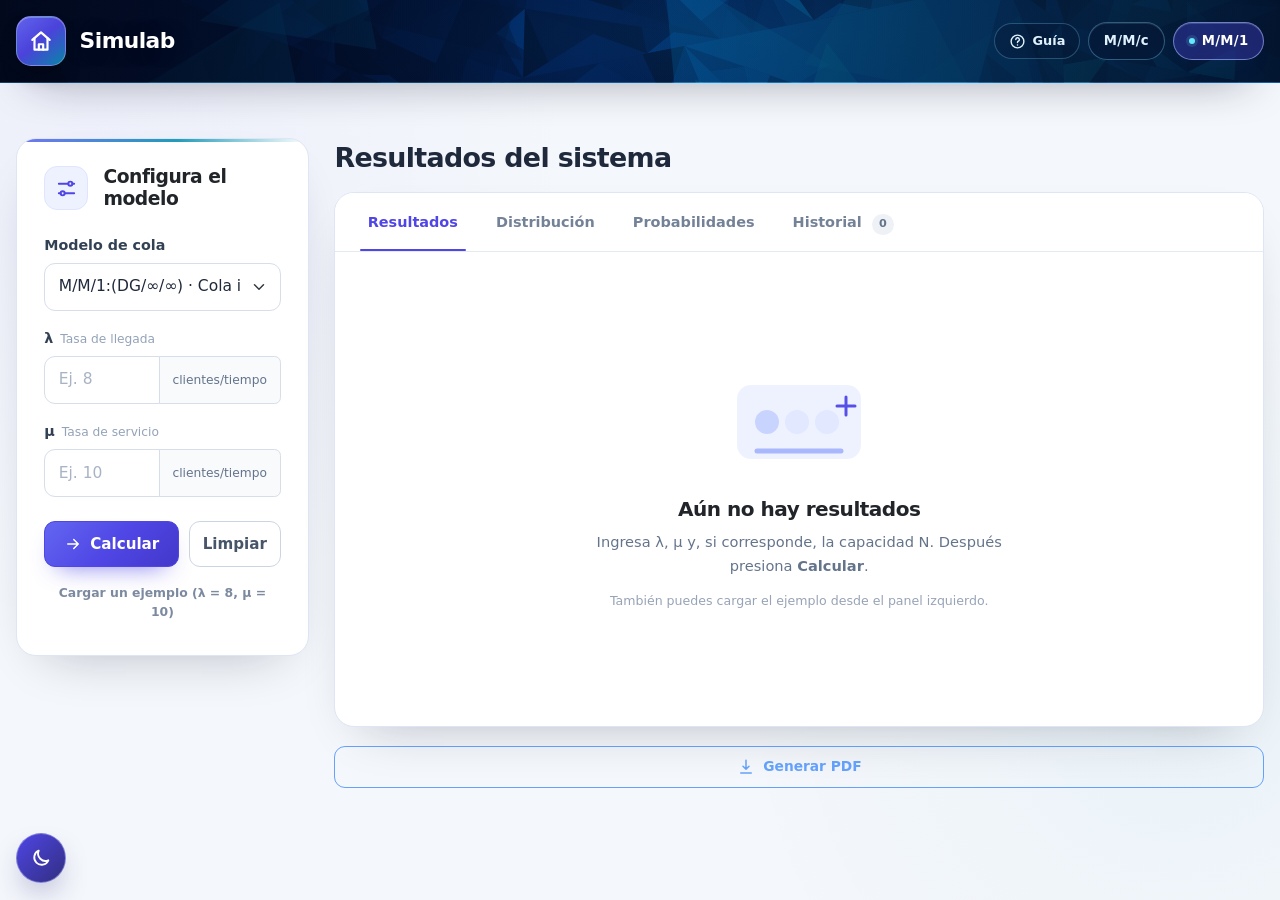
==== commit b9b2aabe: "3r commit" ====
--- a/frontend/index.html
+++ b/frontend/index.html
@@ -115,7 +115,7 @@
                     <div class="form-text">Incluye el cliente que está en servicio. La tabla puede terminar antes si la acumulada es prácticamente 1.</div>
                   </div>
 
-                  <div class="col-12" id="grupoNMax">
+                  <div class="col-12 d-none" id="grupoNMax" aria-hidden="true">
                     <label for="nMax" class="form-label">nMax <span class="label-muted">Corte de tabla</span></label>
                     <div class="input-group has-validation">
                       <input type="number" class="form-control" id="nMax" name="nMax" min="1" max="10000" step="1" inputmode="numeric" value="50" aria-describedby="sufijoNMax feedbackNMax">
@@ -575,12 +575,8 @@
                     <dt><span class="guia-simbolo">μ</span> Tasa de servicio</dt>
                     <dd>Cuántos clientes puede atender el servidor por unidad de tiempo. Ej. 10 por hora. Debe ser mayor que λ para que la cola no crezca sin límite.</dd>
                   </div>
-                  <div class="guia-campo">
-                    <dt><span class="guia-simbolo">nMax</span> Corte de tabla</dt>
-                    <dd>Último número de cliente que quieres ver en la tabla y las gráficas. Ej. 50. Entero entre 1 y 10,000.</dd>
-                  </div>
                 </dl>
-                <p class="guia-ejemplo">Ejemplo: λ = 8, μ = 10, nMax = 50 → ρ = 0.8.</p>
+                <p class="guia-ejemplo">Ejemplo: λ = 8, μ = 10 → ρ = 0.8.</p>
               </section>
             </div>
 
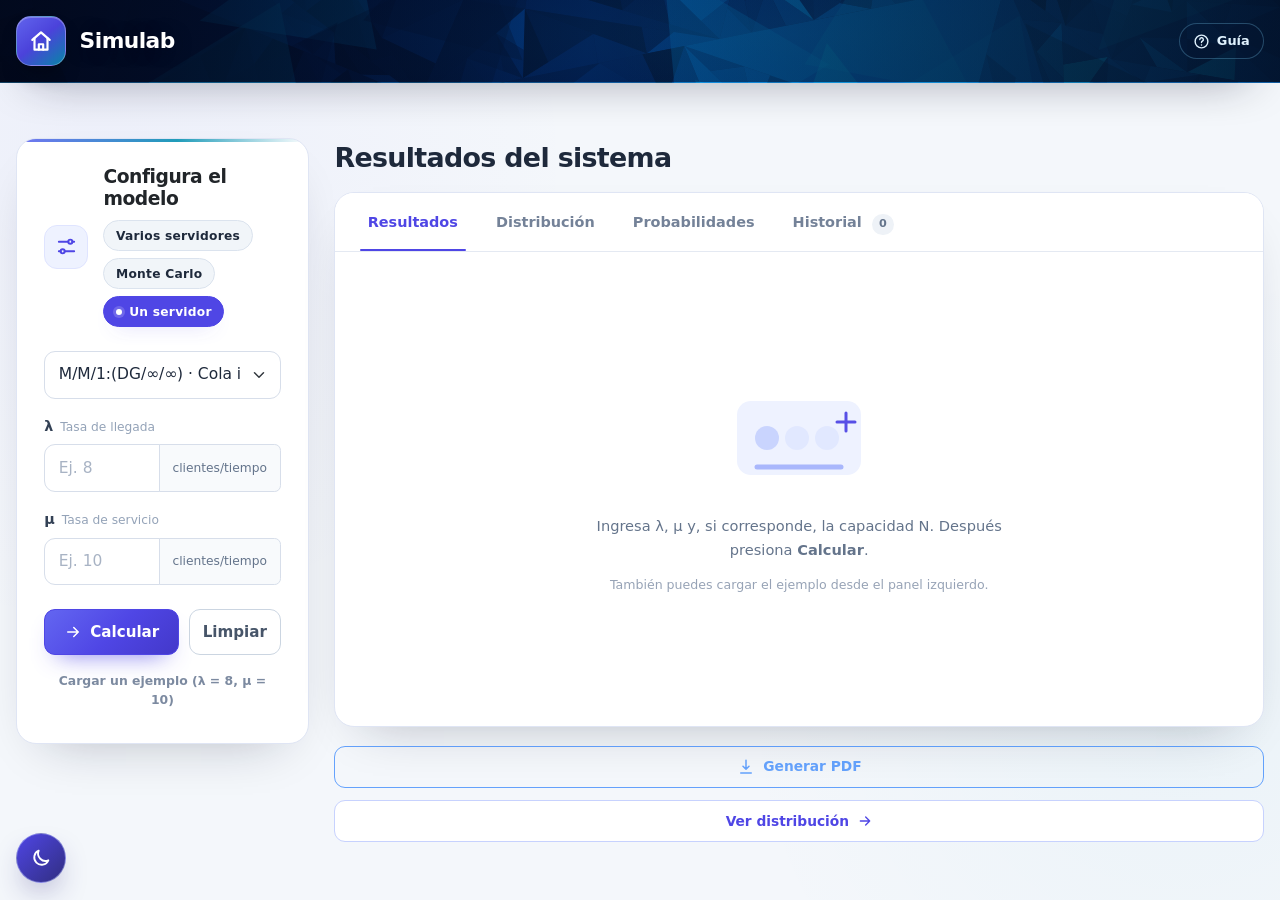
==== commit a33b6f12: "3er modulo" ====
--- a/frontend/index.html
+++ b/frontend/index.html
@@ -53,8 +53,6 @@
             </svg>
             <span class="btn-guia-texto">Guía</span>
           </button>
-          <a class="module-badge module-badge-button" href="/modelos-de-colas/mmc" title="Ir al módulo M/M/c">M/M/c</a>
-          <span class="module-badge module-badge-current" aria-current="page">M/M/1</span>
         </div>
       </div>
     </nav>
@@ -74,13 +72,17 @@
                 </span>
                 <div>
                   <h2 id="tituloConfiguracion">Configura el modelo</h2>
+                  <div class="module-switch" role="group" aria-label="Cambiar entre módulos">
+                    <a class="module-badge module-badge-button" href="/modelos-de-colas/mmc" title="Cambiar al módulo de varios servidores">Varios servidores</a>
+                    <a class="module-badge module-badge-button" href="/simulacion-montecarlo" title="Cambiar al módulo de simulación Monte Carlo">Monte Carlo</a>
+                    <span class="module-badge module-badge-current" aria-current="page">Un servidor</span>
+                  </div>
                 </div>
               </div>
 
               <form id="formCalculo" novalidate>
                 <div class="mb-3">
-                  <label for="modelo" class="form-label">Modelo de cola</label>
-                  <select class="form-select" id="modelo" name="modelo" required>
+                  <select class="form-select" id="modelo" name="modelo" aria-label="Modelo de cola" required>
                     <option value="mm1_infinito">M/M/1:(DG/∞/∞) · Cola ilimitada</option>
                     <option value="mm1_finito">M/M/1:(DG/N/∞) · Capacidad limitada</option>
                   </select>
@@ -185,7 +187,6 @@
                       <path d="M127 30v18M118 39h18" stroke="#4f46e5" stroke-width="3" stroke-linecap="round"/>
                     </svg>
                   </div>
-                  <h3>Aún no hay resultados</h3>
                   <p>Ingresa λ, μ y, si corresponde, la capacidad N. Después presiona <strong>Calcular</strong>.</p>
                   <span class="empty-hint">También puedes cargar el ejemplo desde el panel izquierdo.</span>
                 </div>
@@ -300,10 +301,6 @@
                         </div>
                         <h3>Lectura del sistema</h3>
                         <ul class="insight-list" id="interpretacion"></ul>
-                        <button type="button" class="btn btn-sm btn-outline-primary mt-auto" id="btnIrDistribucion">
-                          Ver distribución
-                          <svg viewBox="0 0 24 24" fill="none" aria-hidden="true"><path d="M5 12h14M13 6l6 6-6 6" stroke="currentColor" stroke-width="2" stroke-linecap="round" stroke-linejoin="round"/></svg>
-                        </button>
                       </div>
                     </div>
                   </div>
@@ -525,6 +522,15 @@
               <span>Generar PDF</span>
             </button>
           </div>
+
+          <nav class="section-navigation" aria-label="Navegación entre secciones">
+            <button type="button" class="btn btn-outline-primary" id="btnSiguienteSeccion" aria-label="Ver distribución">
+              <span id="btnSiguienteTexto">Ver distribución</span>
+              <svg viewBox="0 0 24 24" fill="none" aria-hidden="true">
+                <path d="M5 12h14M13 6l6 6-6 6" stroke="currentColor" stroke-width="2" stroke-linecap="round" stroke-linejoin="round"/>
+              </svg>
+            </button>
+          </nav>
         </div>
       </div>
     </main>
--- a/frontend/styles.css
+++ b/frontend/styles.css
@@ -525,6 +525,62 @@
   line-height: 1.45;
 }
 
+.module-switch {
+  display: flex;
+  flex-wrap: wrap;
+  gap: 0.4rem;
+  margin-top: 0.55rem;
+}
+
+.config-card .module-badge {
+  padding: 0.32rem 0.68rem;
+  color: var(--ql-text);
+  background: #f1f5f9;
+  border-color: #dbe3ee;
+  box-shadow: none;
+  backdrop-filter: none;
+  font-size: 0.72rem;
+}
+
+.config-card .module-badge-button:hover,
+.config-card .module-badge-button:focus-visible {
+  color: var(--ql-primary-dark);
+  background: #eef2ff;
+  border-color: #c7d2fe;
+  box-shadow: none;
+}
+
+.config-card .module-badge-current {
+  color: #fff;
+  background: var(--ql-primary);
+  border-color: var(--ql-primary);
+  box-shadow: 0 8px 20px -14px rgba(79, 70, 229, 0.8);
+}
+
+.config-card .module-badge-current::before {
+  background: #fff;
+  box-shadow: 0 0 0 3px rgba(255, 255, 255, 0.18);
+}
+
+[data-tema="oscuro"] .config-card .module-badge {
+  color: var(--ql-text);
+  background: #0c1524;
+  border-color: #2b3a52;
+}
+
+[data-tema="oscuro"] .config-card .module-badge-button:hover,
+[data-tema="oscuro"] .config-card .module-badge-button:focus-visible {
+  color: #e0e7ff;
+  background: rgba(99, 102, 241, 0.18);
+  border-color: rgba(129, 140, 248, 0.45);
+}
+
+[data-tema="oscuro"] .config-card .module-badge-current {
+  color: #fff;
+  background: #4f46e5;
+  border-color: #6366f1;
+}
+
 .form-label {
   display: flex;
   align-items: baseline;
@@ -656,6 +712,35 @@
   min-height: 42px;
   padding: 0.54rem 0.85rem;
   font-size: 0.81rem;
+}
+
+.section-navigation {
+  margin: 0.75rem 0 0;
+}
+
+.section-navigation .btn {
+  display: inline-flex;
+  align-items: center;
+  justify-content: center;
+  gap: 0.45rem;
+  width: 100%;
+  min-height: 42px;
+  padding: 0.54rem 0.85rem;
+  font-size: 0.81rem;
+}
+
+.section-navigation .btn svg {
+  width: 16px;
+  height: 16px;
+  transition: transform 0.2s ease;
+}
+
+.section-navigation .btn.es-retorno svg {
+  transform: rotate(180deg);
+}
+
+#mainTabs {
+  scroll-margin-top: 1rem;
 }
 
 .panel-card {
@@ -1144,20 +1229,6 @@
   font-weight: 650;
 }
 
-.insight-card .btn {
-  align-self: flex-start;
-  color: #c7d2fe;
-  background: rgba(255, 255, 255, 0.04);
-  border-color: rgba(199, 210, 254, 0.24);
-  font-size: 0.7rem;
-}
-
-.insight-card .btn:hover {
-  color: #0f172a;
-  background: #e0e7ff;
-  border-color: #e0e7ff;
-}
-
 .alert {
   border-radius: 11px;
   font-size: 0.76rem;
@@ -1822,11 +1893,11 @@
 
 [data-tema="oscuro"] {
   color-scheme: dark;
-  --ql-ink: #e2e8f0;
+  --ql-ink: #f8fafc;
   --ql-navy: #f8fafc;
-  --ql-text: #dbe5f2;
-  --ql-muted: #94a3b8;
-  --ql-muted-2: #64748b;
+  --ql-text: #f8fafc;
+  --ql-muted: #f8fafc;
+  --ql-muted-2: #f8fafc;
   --ql-border: #263449;
   --ql-bg: #070d18;
   --ql-surface: #101a2b;
@@ -1885,11 +1956,11 @@
 }
 
 [data-tema="oscuro"] .btn-outline-secondary {
-  --bs-btn-color: #cbd5e1;
+  --bs-btn-color: #f8fafc;
   --bs-btn-border-color: #334155;
   --bs-btn-hover-bg: #1c2a3f;
   --bs-btn-hover-border-color: #475569;
-  --bs-btn-hover-color: #f1f5f9;
+  --bs-btn-hover-color: #f8fafc;
   --bs-btn-active-bg: #22304a;
   --bs-btn-active-border-color: #64748b;
   --bs-btn-active-color: #f8fafc;
@@ -1912,7 +1983,7 @@
 }
 
 [data-tema="oscuro"] .form-label {
-  color: #cbd5e1;
+  color: #f8fafc;
 }
 
 [data-tema="oscuro"] .form-control,
@@ -1931,18 +2002,18 @@
 }
 
 [data-tema="oscuro"] .input-group-text {
-  color: #94a3b8;
+  color: #f8fafc;
   background: #0c1524;
   border-color: #2b3a52;
 }
 
 [data-tema="oscuro"] .form-text,
 [data-tema="oscuro"] .example-link {
-  color: #94a3b8;
+  color: #f8fafc;
 }
 
 [data-tema="oscuro"] .app-tabs .nav-link {
-  color: #94a3b8;
+  color: #f8fafc;
 }
 
 [data-tema="oscuro"] .app-tabs .nav-link:hover,
@@ -1951,7 +2022,7 @@
 }
 
 [data-tema="oscuro"] .tab-count {
-  color: #cbd5e1;
+  color: #f8fafc;
   background: #1c2a3f;
 }
 
@@ -1971,7 +2042,7 @@
 }
 
 [data-tema="oscuro"] .meta-date {
-  color: #94a3b8;
+  color: #f8fafc;
 }
 
 [data-tema="oscuro"] .model-badge {
@@ -1981,7 +2052,11 @@
 }
 
 [data-tema="oscuro"] .empty-hint {
-  color: #94a3b8;
+  color: #f8fafc;
+}
+
+[data-tema="oscuro"] .insight-list li {
+  color: #f8fafc;
 }
 
 [data-tema="oscuro"] .metric-card {
@@ -2016,7 +2091,7 @@
 
 [data-tema="oscuro"] .metric-label,
 [data-tema="oscuro"] .metric-caption {
-  color: #94a3b8;
+  color: #f8fafc;
 }
 
 [data-tema="oscuro"] .metric-value {
@@ -2029,7 +2104,7 @@
 }
 
 [data-tema="oscuro"] .mini-metric > span {
-  color: #94a3b8;
+  color: #f8fafc;
 }
 
 [data-tema="oscuro"] .mini-metric strong {
@@ -2037,7 +2112,7 @@
 }
 
 [data-tema="oscuro"] .mini-metric small {
-  color: #94a3b8;
+  color: #f8fafc;
 }
 
 [data-tema="oscuro"] .subsection-heading h3,
@@ -2048,25 +2123,25 @@
 [data-tema="oscuro"] .probability-empty h3,
 [data-tema="oscuro"] .section-heading h2,
 [data-tema="oscuro"] .empty-state h3 {
-  color: #e2e8f0;
+  color: #f8fafc;
 }
 
 [data-tema="oscuro"] .label-muted {
-  color: #94a3b8;
+  color: #f8fafc;
 }
 
 [data-tema="oscuro"] .app-table {
-  color: #cbd5e1;
+  color: #f8fafc;
 }
 
 [data-tema="oscuro"] .app-table thead th {
-  color: #94a3b8;
+  color: #f8fafc;
   background: #0c1524;
   border-color: var(--ql-border);
 }
 
 [data-tema="oscuro"] .app-table tbody td {
-  color: #cbd5e1;
+  color: #f8fafc;
   border-color: #1c2a3f;
 }
 
@@ -2088,16 +2163,16 @@
 [data-tema="oscuro"] .table-card-header p,
 [data-tema="oscuro"] .history-header p,
 [data-tema="oscuro"] .subsection-copy {
-  color: #94a3b8;
+  color: #f8fafc;
 }
 
 [data-tema="oscuro"] .table-count {
-  color: #cbd5e1;
+  color: #f8fafc;
   background: #1c2a3f;
 }
 
 [data-tema="oscuro"] .probability-context {
-  color: #cbd5e1;
+  color: #f8fafc;
   background: #0c1524;
   border-color: var(--ql-border);
 }
@@ -2116,7 +2191,7 @@
 }
 
 [data-tema="oscuro"] .probability-empty p {
-  color: #94a3b8;
+  color: #f8fafc;
 }
 
 [data-tema="oscuro"] .result-number {
@@ -2128,24 +2203,24 @@
 }
 
 [data-tema="oscuro"] .result-formula {
-  color: #cbd5e1;
+  color: #f8fafc;
   background: rgba(15, 23, 42, 0.65);
   border-color: rgba(129, 140, 248, 0.28);
 }
 
 [data-tema="oscuro"] .result-context {
-  color: #94a3b8;
+  color: #f8fafc;
 }
 
 [data-tema="oscuro"] .history-date strong {
-  color: #cbd5e1;
+  color: #f8fafc;
 }
 
 [data-tema="oscuro"] .history-date small,
 [data-tema="oscuro"] .history-page-label,
 [data-tema="oscuro"] .history-footer-note,
 [data-tema="oscuro"] .history-loading {
-  color: #94a3b8;
+  color: #f8fafc;
 }
 
 [data-tema="oscuro"] .history-model {
@@ -2154,7 +2229,7 @@
 }
 
 [data-tema="oscuro"] .btn-table-action {
-  color: #cbd5e1;
+  color: #f8fafc;
   border-color: #2b3a52;
 }
 
@@ -2181,11 +2256,11 @@
 }
 
 [data-tema="oscuro"] .home-lead {
-  color: #94a3b8;
+  color: #f8fafc;
 }
 
 [data-tema="oscuro"] .home-module-status {
-  color: #94a3b8;
+  color: #f8fafc;
   background: #1c2a3f;
   border-color: #2b3a52;
 }
@@ -2208,11 +2283,11 @@
 }
 
 [data-tema="oscuro"] .home-module-card-disabled h2 {
-  color: #cbd5e1;
+  color: #f8fafc;
 }
 
 [data-tema="oscuro"] .home-module-card-disabled p {
-  color: #94a3b8;
+  color: #f8fafc;
 }
 
 /* --------------------------------------------------------------------------
@@ -2250,7 +2325,7 @@
 .guia-subtitulo {
   margin: 0.2rem 0 0;
   color: var(--ql-muted);
-  font-size: 0.78rem;
+  font-size: 0.9rem;
 }
 
 .guia-modal .modal-body {
@@ -2260,7 +2335,7 @@
 .guia-intro {
   margin: 0 0 1.1rem;
   color: var(--ql-muted);
-  font-size: 0.87rem;
+  font-size: 1rem;
   line-height: 1.62;
 }
 
@@ -2275,7 +2350,7 @@
 .guia-modelo h3 {
   margin: 0 0 0.85rem;
   color: var(--ql-ink);
-  font-size: 0.96rem;
+  font-size: 1.1rem;
   font-weight: 710;
 }
 
@@ -2292,7 +2367,7 @@
   align-items: center;
   gap: 0.5rem;
   color: var(--ql-text);
-  font-size: 0.82rem;
+  font-size: 0.94rem;
   font-weight: 650;
 }
 
@@ -2308,21 +2383,21 @@
   border: 1px solid color-mix(in srgb, var(--ql-primary) 18%, transparent);
   border-radius: 8px;
   font-family: "Cambria Math", Georgia, serif;
-  font-size: 0.82rem;
+  font-size: 0.94rem;
   font-weight: 700;
 }
 
 .guia-campo dd {
   margin: 0.28rem 0 0;
   color: var(--ql-muted);
-  font-size: 0.78rem;
+  font-size: 0.9rem;
   line-height: 1.55;
 }
 
 .guia-ejemplo {
   margin: 0.75rem 0 0;
   color: #64748b;
-  font-size: 0.75rem;
+  font-size: 0.86rem;
   font-style: italic;
 }
 
@@ -2333,7 +2408,7 @@
   background: #eef2ff;
   border: 1px solid #dfe4ff;
   border-radius: 12px;
-  font-size: 0.8rem;
+  font-size: 0.92rem;
   line-height: 1.58;
 }
 
@@ -2352,7 +2427,7 @@
 }
 
 [data-tema="oscuro"] .guia-ejemplo {
-  color: #94a3b8;
+  color: #f8fafc;
 }
 
 [data-tema="oscuro"] .guia-nota {
@@ -2683,10 +2758,6 @@
     font-size: 7.4pt !important;
   }
 
-  .insight-card .btn {
-    display: none !important;
-  }
-
   .chart-card,
   .table-card,
   .probability-result-card {
@@ -2839,3 +2910,304 @@
 }
 
 
+
+/* ==========================================================================
+   Módulo 3 · Simulación Monte Carlo
+   ========================================================================== */
+
+.mc-page .mc-equivalencia {
+  margin-top: 0.45rem;
+  padding: 0.45rem 0.6rem;
+  color: #0f766e;
+  background: #ecfdf5;
+  border: 1px solid #ccfbf1;
+  border-radius: 9px;
+  font-size: 0.7rem;
+  font-weight: 600;
+  line-height: 1.45;
+}
+
+.mc-page .mc-variables-head {
+  display: flex;
+  align-items: center;
+  justify-content: space-between;
+  gap: 0.6rem;
+  margin-bottom: 0.5rem;
+}
+
+.mc-page .mc-variables-head .btn {
+  padding: 0;
+  font-size: 0.67rem;
+  text-decoration: none;
+}
+
+.mc-page .mc-variables-list {
+  display: flex;
+  flex-direction: column;
+  gap: 0.45rem;
+  max-height: 350px;
+  padding-right: 0.2rem;
+  overflow-y: auto;
+}
+
+.mc-page .mc-variable-row {
+  display: flex;
+  flex-wrap: wrap;
+  align-items: center;
+  gap: 0.4rem;
+  padding: 0.45rem 0.5rem;
+  background: #f8fafc;
+  border: 1px solid #e6ecf4;
+  border-radius: 10px;
+}
+
+.mc-page .mc-variable-index {
+  display: grid;
+  flex: 0 0 32px;
+  place-items: center;
+  width: 32px;
+  height: 32px;
+  color: #4338ca;
+  background: #eef2ff;
+  border-radius: 9px;
+  font-size: 0.64rem;
+  font-weight: 700;
+}
+
+.mc-page .mc-variable-nombre {
+  flex: 1 1 110px;
+  min-width: 0;
+}
+
+.mc-page .mc-variable-tipo {
+  flex: 0 0 94px;
+}
+
+.mc-page .mc-variable-parametro-wrap {
+  display: flex;
+  flex: 1 1 100%;
+  align-items: center;
+  gap: 0.35rem;
+  padding-left: 36px;
+}
+
+.mc-page .mc-variable-parametro-wrap .form-control {
+  flex: 1 1 auto;
+  min-width: 0;
+}
+
+.mc-page .mc-variable-sufijo {
+  flex: 0 0 auto;
+  min-width: 1.6rem;
+  color: #64748b;
+  font-family: "Cambria Math", Georgia, serif;
+  font-size: 0.8rem;
+  text-align: center;
+}
+
+.mc-page .mc-toolbar {
+  display: flex;
+  flex-wrap: wrap;
+  align-items: center;
+  justify-content: space-between;
+  gap: 0.7rem;
+  margin-bottom: 0.6rem;
+}
+
+.mc-page .mc-toolbar-left {
+  display: flex;
+  flex-wrap: wrap;
+  align-items: center;
+  gap: 0.9rem;
+}
+
+.mc-page .mc-toolbar .form-check {
+  margin: 0;
+}
+
+.mc-page .mc-toolbar .form-check-label {
+  font-size: 0.72rem;
+  font-weight: 600;
+}
+
+.mc-page .mc-toolbar .form-select {
+  width: auto;
+  min-width: 150px;
+  max-width: 230px;
+  font-size: 0.72rem;
+}
+
+.mc-page .mc-data-table-wrap {
+  max-height: 560px;
+  overflow-y: auto;
+}
+
+.mc-page .mc-data-table-wrap .app-table {
+  min-width: 620px;
+}
+
+.mc-page .mc-data-table-wrap thead th,
+.mc-page .mc-transform-table-wrap thead th {
+  position: sticky;
+  top: 0;
+  z-index: 2;
+}
+
+.mc-page .num {
+  text-align: right;
+  font-variant-numeric: tabular-nums;
+}
+
+.mc-page .app-table tbody th {
+  padding: 0.72rem 0.82rem;
+  color: #334155;
+  border-color: #eff3f8;
+  font-weight: 600;
+}
+
+.mc-page .app-table tbody tr:last-child th {
+  border-bottom: 0;
+}
+
+.mc-page .mc-u {
+  color: #0f766e;
+  font-weight: 650;
+}
+
+.mc-page .mc-intervalo {
+  color: #475569;
+  font-size: 0.7rem;
+  font-variant-numeric: tabular-nums;
+  white-space: nowrap;
+}
+
+.mc-page .mc-variable-picker {
+  display: flex;
+  flex-wrap: wrap;
+  align-items: center;
+  gap: 0.6rem;
+  margin-bottom: 0.35rem;
+}
+
+.mc-page .mc-variable-picker .form-select {
+  width: auto;
+  min-width: 170px;
+  max-width: 320px;
+}
+
+.mc-page .mc-transform-table-wrap {
+  max-height: 560px;
+  overflow-y: auto;
+}
+
+.mc-page .mc-transform-table-wrap .app-table {
+  min-width: 720px;
+}
+
+.mc-page .mc-summary-table {
+  min-width: 1060px;
+  font-size: 0.73rem;
+}
+
+.mc-page .mc-summary-table thead th {
+  white-space: nowrap;
+}
+
+.mc-page .mc-ic {
+  display: inline-flex;
+  padding: 0.16rem 0.4rem;
+  border-radius: 6px;
+  font-size: 0.65rem;
+  font-weight: 650;
+  white-space: nowrap;
+}
+
+.mc-page .mc-ic-ok {
+  color: #0f766e;
+  background: #ecfdf5;
+  border: 1px solid #ccfbf1;
+}
+
+.mc-page .mc-ic-fuera {
+  color: #92400e;
+  background: #fffbeb;
+  border: 1px solid #fde68a;
+}
+
+.mc-page .mc-history-actions {
+  white-space: nowrap;
+}
+
+.mc-page .mc-history-actions .btn {
+  padding: 0.2rem 0.45rem;
+  font-size: 0.64rem;
+}
+
+.mc-page .mc-alert {
+  margin-bottom: 0.9rem;
+}
+
+.mc-page .mc-report-actions {
+  display: grid;
+  grid-template-columns: repeat(2, minmax(0, 1fr));
+  gap: 0.6rem;
+}
+
+.mc-page .mc-report-actions .btn {
+  margin: 0;
+}
+
+@media (max-width: 575.98px) {
+  .mc-page .mc-variable-parametro-wrap {
+    padding-left: 0;
+  }
+
+  .mc-page .mc-report-actions {
+    grid-template-columns: 1fr;
+  }
+}
+
+[data-tema="oscuro"] .mc-page .mc-equivalencia {
+  color: #6ee7b7;
+  background: #052e2b;
+  border-color: #134e4a;
+}
+
+[data-tema="oscuro"] .mc-page .mc-variable-row {
+  background: #0b1626;
+  border-color: #1e2d45;
+}
+
+[data-tema="oscuro"] .mc-page .mc-variable-index {
+  color: #c7d2fe;
+  background: #1e1b4b;
+}
+
+[data-tema="oscuro"] .mc-page .mc-variable-sufijo {
+  color: #94a3b8;
+}
+
+[data-tema="oscuro"] .mc-page .mc-ic-ok {
+  color: #6ee7b7;
+  background: #052e2b;
+  border-color: #134e4a;
+}
+
+[data-tema="oscuro"] .mc-page .mc-ic-fuera {
+  color: #fcd34d;
+  background: #3b2f0b;
+  border-color: #785b12;
+}
+
+[data-tema="oscuro"] .mc-page .mc-u {
+  color: #67e8f9;
+}
+
+[data-tema="oscuro"] .mc-page .mc-intervalo {
+  color: #cbd5e1;
+}
+
+[data-tema="oscuro"] .mc-page .app-table tbody th {
+  color: #f8fafc;
+  border-color: #1c2a3f;
+}
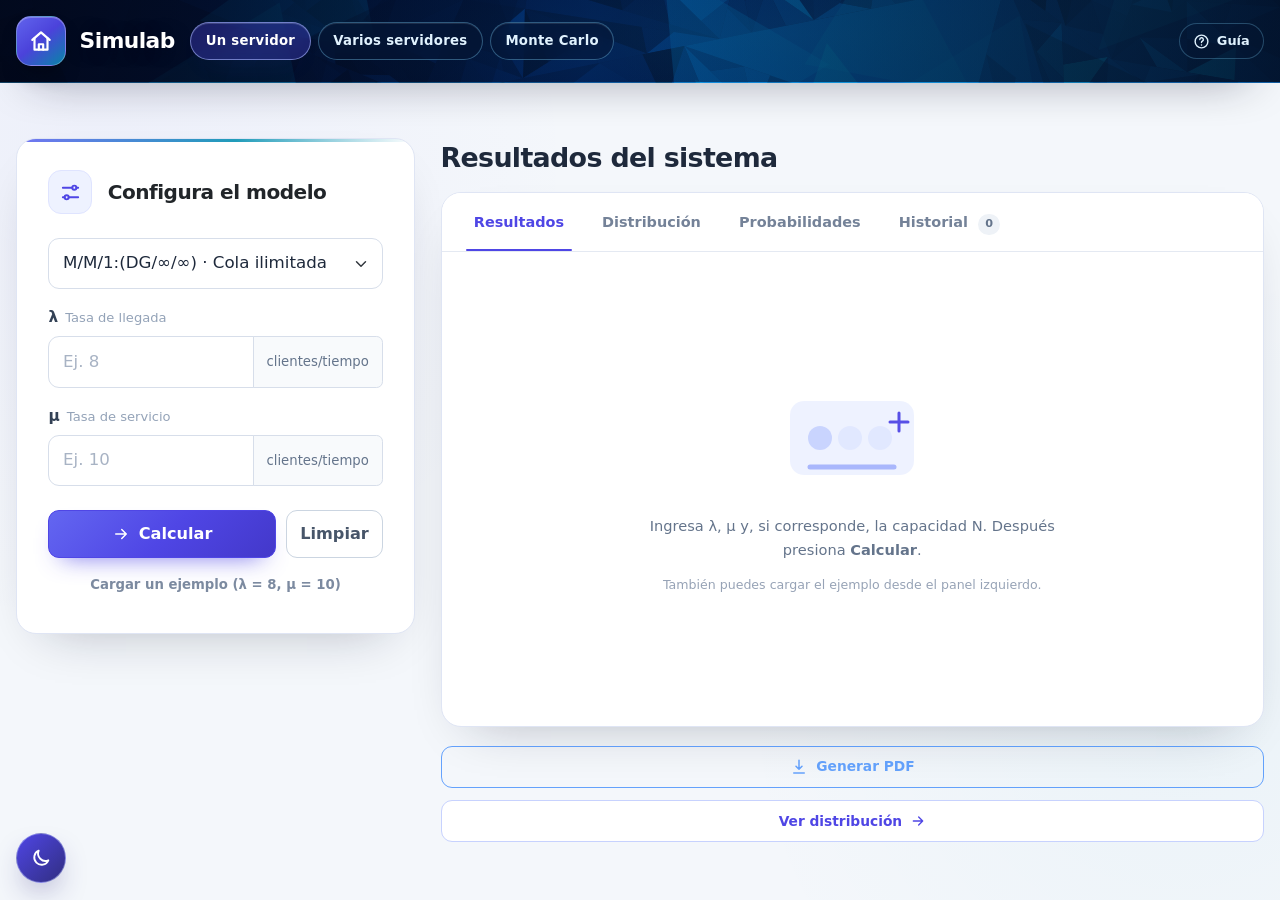
==== commit 8af40bb3: "ajustes interfaz" ====
--- a/frontend/index.html
+++ b/frontend/index.html
@@ -44,6 +44,11 @@
             <strong>Simulab</strong>
           </span>
         </a>
+        <div class="module-switch" role="group" aria-label="Cambiar entre módulos">
+          <span class="module-badge module-badge-current" aria-current="page">Un servidor</span>
+          <a class="module-badge module-badge-button" href="/modelos-de-colas/mmc" title="Cambiar al módulo de varios servidores">Varios servidores</a>
+          <a class="module-badge module-badge-button" href="/simulacion-montecarlo" title="Cambiar al módulo de simulación Monte Carlo">Monte Carlo</a>
+        </div>
         <div class="d-flex align-items-center gap-2 ms-auto">
           <button type="button" class="btn-guia" data-bs-toggle="modal" data-bs-target="#guiaUso" aria-label="Abrir guía para llenar los campos">
             <svg viewBox="0 0 24 24" fill="none" aria-hidden="true">
@@ -59,7 +64,7 @@
 
     <main class="container app-main" id="panelResultados">
       <div class="row g-4">
-        <div class="col-lg-4 col-xl-3">
+        <div class="col-lg-4 col-xl-4">
           <section class="card app-card config-card" aria-labelledby="tituloConfiguracion">
             <div class="card-body">
               <div class="section-heading">
@@ -72,11 +77,6 @@
                 </span>
                 <div>
                   <h2 id="tituloConfiguracion">Configura el modelo</h2>
-                  <div class="module-switch" role="group" aria-label="Cambiar entre módulos">
-                    <a class="module-badge module-badge-button" href="/modelos-de-colas/mmc" title="Cambiar al módulo de varios servidores">Varios servidores</a>
-                    <a class="module-badge module-badge-button" href="/simulacion-montecarlo" title="Cambiar al módulo de simulación Monte Carlo">Monte Carlo</a>
-                    <span class="module-badge module-badge-current" aria-current="page">Un servidor</span>
-                  </div>
                 </div>
               </div>
 
@@ -149,7 +149,7 @@
           </section>
         </div>
 
-        <div class="col-lg-8 col-xl-9">
+        <div class="col-lg-8 col-xl-8">
           <div class="results-heading">
             <h2>Resultados del sistema</h2>
           </div>
--- a/frontend/styles.css
+++ b/frontend/styles.css
@@ -263,6 +263,10 @@
   box-shadow: 0 0 0 3px rgba(103, 232, 249, 0.14);
 }
 
+.app-navbar .module-badge-current::before {
+  display: none;
+}
+
 .btn-guia {
   display: inline-flex;
   align-items: center;
@@ -485,7 +489,43 @@
 }
 
 .config-card .card-body {
-  padding: 1.6rem;
+  padding: 1.85rem;
+}
+
+.config-card .form-label {
+  font-size: 0.9rem;
+}
+
+.config-card .label-muted {
+  font-size: 0.77rem;
+}
+
+.config-card .form-control,
+.config-card .form-select {
+  padding-top: 0.72rem;
+  padding-bottom: 0.72rem;
+  font-size: 0.98rem;
+}
+
+.config-card .input-group-text {
+  font-size: 0.78rem;
+}
+
+.config-card .form-text {
+  font-size: 0.78rem;
+}
+
+.config-card .invalid-feedback {
+  font-size: 0.74rem;
+}
+
+.config-card .config-actions .btn {
+  min-height: 48px;
+  font-size: 0.95rem;
+}
+
+.config-card .example-link {
+  font-size: 0.78rem;
 }
 
 .section-heading {
@@ -514,7 +554,7 @@
 
 .section-heading h2 {
   margin: 0;
-  font-size: 1.1rem;
+  font-size: 1.18rem;
   font-weight: 710;
 }
 
@@ -528,57 +568,10 @@
 .module-switch {
   display: flex;
   flex-wrap: wrap;
+  align-items: center;
   gap: 0.4rem;
-  margin-top: 0.55rem;
-}
-
-.config-card .module-badge {
-  padding: 0.32rem 0.68rem;
-  color: var(--ql-text);
-  background: #f1f5f9;
-  border-color: #dbe3ee;
-  box-shadow: none;
-  backdrop-filter: none;
-  font-size: 0.72rem;
-}
-
-.config-card .module-badge-button:hover,
-.config-card .module-badge-button:focus-visible {
-  color: var(--ql-primary-dark);
-  background: #eef2ff;
-  border-color: #c7d2fe;
-  box-shadow: none;
-}
-
-.config-card .module-badge-current {
-  color: #fff;
-  background: var(--ql-primary);
-  border-color: var(--ql-primary);
-  box-shadow: 0 8px 20px -14px rgba(79, 70, 229, 0.8);
-}
-
-.config-card .module-badge-current::before {
-  background: #fff;
-  box-shadow: 0 0 0 3px rgba(255, 255, 255, 0.18);
-}
-
-[data-tema="oscuro"] .config-card .module-badge {
-  color: var(--ql-text);
-  background: #0c1524;
-  border-color: #2b3a52;
-}
-
-[data-tema="oscuro"] .config-card .module-badge-button:hover,
-[data-tema="oscuro"] .config-card .module-badge-button:focus-visible {
-  color: #e0e7ff;
-  background: rgba(99, 102, 241, 0.18);
-  border-color: rgba(129, 140, 248, 0.45);
-}
-
-[data-tema="oscuro"] .config-card .module-badge-current {
-  color: #fff;
-  background: #4f46e5;
-  border-color: #6366f1;
+  margin-top: 0;
+  margin-left: 0.9rem;
 }
 
 .form-label {
@@ -1692,6 +1685,10 @@
     font-size: 0.7rem;
   }
 
+  .app-navbar .module-switch {
+    margin-left: 0.6rem;
+  }
+
   .panel-tab-content {
     padding: 1.2rem;
   }
@@ -1768,7 +1765,7 @@
   }
 
   .config-card .card-body {
-    padding: 1.25rem;
+    padding: 1.4rem;
   }
 
   .config-actions {
@@ -2516,6 +2513,15 @@
   }
 }
 
+@media (max-width: 599.98px) {
+  .app-navbar .module-switch {
+    order: 3;
+    width: 100%;
+    margin-top: 0.65rem;
+    margin-left: 0;
+  }
+}
+
 @media (max-width: 575.98px) {
   .btn-guia {
     width: 38px;
@@ -2922,7 +2928,7 @@
   background: #ecfdf5;
   border: 1px solid #ccfbf1;
   border-radius: 9px;
-  font-size: 0.7rem;
+  font-size: 0.76rem;
   font-weight: 600;
   line-height: 1.45;
 }
@@ -2937,7 +2943,7 @@
 
 .mc-page .mc-variables-head .btn {
   padding: 0;
-  font-size: 0.67rem;
+  font-size: 0.72rem;
   text-decoration: none;
 }
 
@@ -2963,14 +2969,14 @@
 
 .mc-page .mc-variable-index {
   display: grid;
-  flex: 0 0 32px;
+  flex: 0 0 34px;
   place-items: center;
-  width: 32px;
-  height: 32px;
+  width: 34px;
+  height: 34px;
   color: #4338ca;
   background: #eef2ff;
   border-radius: 9px;
-  font-size: 0.64rem;
+  font-size: 0.68rem;
   font-weight: 700;
 }
 
@@ -3001,7 +3007,7 @@
   min-width: 1.6rem;
   color: #64748b;
   font-family: "Cambria Math", Georgia, serif;
-  font-size: 0.8rem;
+  font-size: 0.85rem;
   text-align: center;
 }
 
